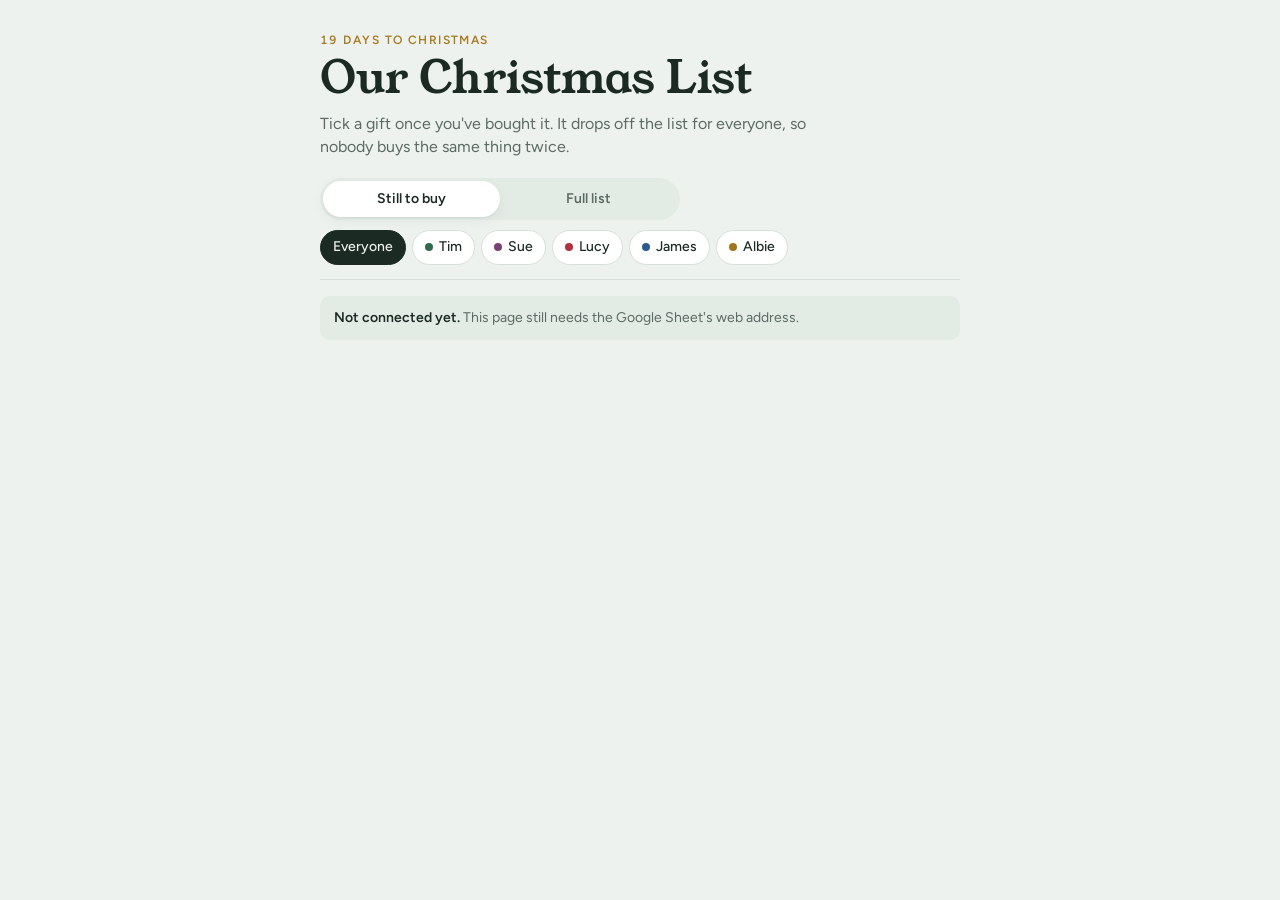
==== index.html @ 34de8c81 "Add Christmas list page and Google Sheet script Co-Authored-By: Claude Opus 5.5 <noreply@anthropic.c" ====
<!doctype html>
<html lang="en-GB">
<head>
<meta charset="utf-8">
<meta name="viewport" content="width=device-width,initial-scale=1,viewport-fit=cover">
<title>Our Christmas List</title>
<meta name="robots" content="noindex">
<meta name="theme-color" content="#eef2ee">
<link rel="icon" href="data:image/svg+xml,%3Csvg xmlns='http://www.w3.org/2000/svg' viewBox='0 0 32 32'%3E%3Crect x='4' y='12' width='24' height='17' rx='2' fill='%23a8233a'/%3E%3Crect x='2' y='8' width='28' height='6' rx='2' fill='%23c43a50'/%3E%3Crect x='14' y='8' width='4' height='21' fill='%23d8ae55'/%3E%3C/svg%3E">
<link rel="preconnect" href="https://fonts.googleapis.com">
<link rel="preconnect" href="https://fonts.gstatic.com" crossorigin>
<link rel="stylesheet" href="https://fonts.googleapis.com/css2?family=Young+Serif&family=Figtree:wght@400;500;600;700&display=swap">
<style>
/* Layout: one narrow column of gift-tag sections, a sticky view switch, inline editing. */
:root {
  --bg: #eef2ee; --surface: #ffffff; --ink: #1b2a23; --muted: #5b6b63; --line: #d6dfd8;
  --accent: #a8233a; --accent-ink: #ffffff; --gold: #a87b22; --soft: #e3ebe5; --done: #2f6b4f;
  --p-tim: #2f6b4f; --p-sue: #7a3f74; --p-lucy: #b0313f; --p-james: #2c5a8c; --p-albie: #a2741b;
  --shadow: 0 1px 2px rgba(27,42,35,.06), 0 4px 14px rgba(27,42,35,.05);
  --font-display: "Young Serif", Georgia, "Times New Roman", serif;
  --font-body: "Figtree", system-ui, -apple-system, "Segoe UI", sans-serif;
  color-scheme: light;
}
@media (prefers-color-scheme: dark) {
  :root {
    --bg: #0f1713; --surface: #16211c; --ink: #e6ede8; --muted: #98aaa1; --line: #2a3832;
    --accent: #e0596d; --accent-ink: #1a0d10; --gold: #d8ae55; --soft: #1d2a24; --done: #6fbf94;
    --p-tim: #6fbf94; --p-sue: #c88cc1; --p-lucy: #ec7a86; --p-james: #7fb0e3; --p-albie: #dcb15a;
    --shadow: 0 1px 2px rgba(0,0,0,.3), 0 4px 14px rgba(0,0,0,.25);
    color-scheme: dark;
  }
}
* { box-sizing: border-box; }
html { -webkit-text-size-adjust: 100%; }
body {
  margin: 0; background: var(--bg); color: var(--ink);
  font-family: var(--font-body); font-size: 16px; line-height: 1.45;
  padding-left: max(16px, env(safe-area-inset-left, 0px));
  padding-right: max(16px, env(safe-area-inset-right, 0px));
  padding-top: env(safe-area-inset-top, 0px);
  padding-bottom: calc(64px + env(safe-area-inset-bottom, 0px));
}
[hidden] { display: none !important; }
.wrap { max-width: 640px; margin: 0 auto; }
button, input, textarea { font: inherit; color: inherit; }
button { cursor: pointer; }
:focus-visible { outline: 2px solid var(--accent); outline-offset: 2px; }

header.top { padding-block: 32px 8px; display: grid; gap: 6px; }
.eyebrow { font-size: 12px; font-weight: 600; letter-spacing: .12em; text-transform: uppercase; color: var(--gold); font-variant-numeric: tabular-nums; }
h1 { font-family: var(--font-display); font-weight: 400; font-size: clamp(32px, 8vw, 44px); line-height: 1.05; margin: 0; text-wrap: balance; }
.lede { margin: 4px 0 0; color: var(--muted); max-width: 52ch; }

.bar { position: sticky; top: env(safe-area-inset-top, 0px); z-index: 5; background: var(--bg); padding-block: 12px; display: grid; gap: 10px; border-bottom: 1px solid var(--line); }
.seg { display: inline-grid; grid-template-columns: 1fr 1fr; background: var(--soft); border-radius: 999px; padding: 3px; width: 100%; max-width: 360px; }
.seg button { border: 0; background: transparent; border-radius: 999px; padding: 8px 12px; font-weight: 600; font-size: 14px; color: var(--muted); }
.seg button[aria-pressed="true"] { background: var(--surface); color: var(--ink); box-shadow: var(--shadow); }
.chips { display: flex; gap: 6px; overflow-x: auto; scrollbar-width: none; padding-bottom: 2px; }
.chips::-webkit-scrollbar { display: none; }
.chip { flex: none; border: 1px solid var(--line); background: var(--surface); border-radius: 999px; padding: 6px 12px; font-size: 14px; font-weight: 500; display: inline-flex; gap: 6px; align-items: center; }
.chip .dot { width: 8px; height: 8px; border-radius: 50%; background: var(--c, var(--muted)); }
.chip[aria-pressed="true"] { border-color: var(--ink); background: var(--ink); color: var(--bg); }
.chip .n { font-variant-numeric: tabular-nums; opacity: .7; font-size: 13px; }

.notice { margin-top: 16px; padding: 12px 14px; border-radius: 10px; background: var(--soft); color: var(--muted); font-size: 14px; }
.notice strong { color: var(--ink); font-weight: 600; }
.notice button { border: 0; background: transparent; color: var(--accent); font-weight: 700; padding: 0 4px; }

main { display: grid; gap: 28px; padding-top: 24px; }
section.person { display: grid; gap: 10px; }
.tag-head { display: flex; align-items: center; gap: 12px; }
.tag { --c: var(--muted); position: relative; display: inline-flex; align-items: center; background: var(--c); color: var(--bg); font-family: var(--font-display); font-weight: 400; font-size: 22px; line-height: 1; margin: 0; padding: 8px 16px 9px 30px; clip-path: polygon(14px 0, 100% 0, 100% 100%, 14px 100%, 0 50%); border-radius: 0 6px 6px 0; }
.tag::before { content: ""; position: absolute; left: 13px; top: 50%; width: 7px; height: 7px; margin-top: -3.5px; border-radius: 50%; background: var(--bg); }
.count { color: var(--muted); font-size: 14px; font-variant-numeric: tabular-nums; }

ul.items { list-style: none; margin: 0; padding: 0; background: var(--surface); border: 1px solid var(--line); border-radius: 12px; overflow: hidden; }
li.item { display: grid; grid-template-columns: auto 1fr auto; gap: 12px; align-items: start; padding: 12px 12px 12px 14px; border-top: 1px solid var(--line); }
li.item:first-child { border-top: 0; }
.tick { width: 26px; height: 26px; margin-top: 1px; border-radius: 7px; border: 2px solid var(--line); background: var(--surface); display: grid; place-items: center; padding: 0; transition: border-color .15s, background .15s; }
.tick:hover { border-color: var(--done); }
.tick svg { width: 14px; height: 14px; stroke: var(--bg); opacity: 0; }
.item.bought .tick { background: var(--done); border-color: var(--done); }
.item.bought .tick svg { opacity: 1; }
.item.saving { opacity: .6; }
.body { min-width: 0; display: grid; gap: 2px; }
.title { font-weight: 600; overflow-wrap: anywhere; }
.item.bought .title { text-decoration: line-through; text-decoration-color: var(--muted); color: var(--muted); }
.note { color: var(--muted); font-size: 14px; overflow-wrap: anywhere; white-space: pre-line; }
.meta { display: flex; flex-wrap: wrap; gap: 4px 12px; align-items: center; font-size: 13px; margin-top: 2px; }
.meta a { color: var(--accent); font-weight: 600; text-decoration: none; overflow-wrap: anywhere; }
.meta a:hover { text-decoration: underline; }
.badge { font-size: 12px; font-weight: 600; color: var(--done); letter-spacing: .02em; }
.more { border: 0; background: transparent; color: var(--muted); padding: 4px 6px; border-radius: 6px; font-size: 13px; font-weight: 600; }
.more:hover { background: var(--soft); color: var(--ink); }
.empty { padding: 16px 14px; color: var(--muted); font-size: 14px; }

.add { justify-self: start; border: 1px dashed var(--line); background: transparent; color: var(--ink); border-radius: 10px; padding: 9px 14px; font-weight: 600; font-size: 14px; display: inline-flex; gap: 8px; align-items: center; }
.add:hover { border-color: var(--c, var(--accent)); color: var(--c, var(--accent)); }
.add .plus { font-size: 18px; line-height: 1; }

form.editor { display: grid; gap: 10px; padding: 14px; background: var(--surface); border: 1px solid var(--line); border-radius: 12px; box-shadow: var(--shadow); }
li.item form.editor { grid-column: 1 / -1; border: 0; box-shadow: none; padding: 0; background: transparent; }
.field { display: grid; gap: 4px; }
.field label { font-size: 12px; font-weight: 600; letter-spacing: .06em; text-transform: uppercase; color: var(--muted); }
.field input, .field textarea { width: 100%; border: 1px solid var(--line); background: var(--bg); border-radius: 8px; padding: 9px 10px; font-size: 16px; }
.field textarea { resize: vertical; min-height: 44px; }
.row { display: flex; flex-wrap: wrap; gap: 8px; align-items: center; }
.btn { border: 0; border-radius: 8px; padding: 9px 16px; font-weight: 600; font-size: 14px; }
.btn.primary { background: var(--accent); color: var(--accent-ink); }
.btn.ghost { background: var(--soft); color: var(--ink); }
.btn.danger { background: transparent; color: var(--accent); padding-inline: 8px; margin-left: auto; }
.confirm { grid-column: 1 / -1; display: flex; flex-wrap: wrap; gap: 8px; align-items: center; font-size: 14px; }
.confirm .btn.danger { margin-left: 0; }

.toast { position: fixed; left: 50%; transform: translateX(-50%); bottom: calc(16px + env(safe-area-inset-bottom, 0px)); background: var(--ink); color: var(--bg); border-radius: 12px; padding: 10px 10px 10px 16px; display: flex; gap: 12px; align-items: center; font-size: 14px; box-shadow: var(--shadow); max-width: calc(100% - 32px); z-index: 20; }
.toast button { border: 0; background: transparent; color: var(--gold); font-weight: 700; padding: 6px 8px; border-radius: 6px; }
.status { padding: 24px 0; color: var(--muted); text-align: center; }
footer { margin-top: 40px; color: var(--muted); font-size: 13px; }
@media (prefers-reduced-motion: reduce) { * { transition: none !important; } }
</style>
</head>
<body>
<div class="wrap">
  <header class="top">
    <div class="eyebrow" id="countdown">Christmas 2026</div>
    <h1>Our Christmas List</h1>
    <p class="lede">Tick a gift once you've bought it. It drops off the list for everyone, so nobody buys the same thing twice.</p>
  </header>

  <div class="bar">
    <div class="seg" role="group" aria-label="Which gifts to show">
      <button id="view-left" aria-pressed="true">Still to buy</button>
      <button id="view-all" aria-pressed="false">Full list</button>
    </div>
    <div class="chips" id="chips" role="group" aria-label="Whose list"></div>
  </div>

  <div id="notices"></div>
  <main id="main"><div class="status">Loading the list…</div></main>
  <footer id="footer"></footer>
</div>
<div id="toast" class="toast" role="status" hidden></div>

<script>
// The Google Sheet's web app address (Apps Script → Deploy → Web app URL).
const API_URL = "";

const PEOPLE = [
  { key: "tim", name: "Tim" }, { key: "sue", name: "Sue" }, { key: "lucy", name: "Lucy" },
  { key: "james", name: "James" }, { key: "albie", name: "Albie" },
];
const S = {
  items: [], loaded: false, error: null, updated: null,
  view: "left", who: "all", busy: new Set(),
  adding: null, editing: null, confirmDel: null,
};
let pendingRender = false;
const $ = (id) => document.getElementById(id);
const esc = (s) => String(s ?? "").replace(/[&<>"']/g, (c) => ({ "&": "&amp;", "<": "&lt;", ">": "&gt;", '"': "&quot;", "'": "&#39;" }[c]));
const safeUrl = (u) => { try { const x = new URL(String(u).trim()); return /^https?:$/.test(x.protocol) ? x.href : ""; } catch { return ""; } };
const hostOf = (u) => { try { return new URL(u).hostname.replace(/^www\./, ""); } catch { return "link"; } };
const keyOf = (name) => String(name || "").trim().toLowerCase();
const nameOf = (key) => (PEOPLE.find(p => p.key === key) || {}).name || key;
const CHECK = '<svg viewBox="0 0 16 16" fill="none" stroke-width="2.4" stroke-linecap="round" stroke-linejoin="round" aria-hidden="true"><path d="M3.5 8.5l3 3 6-7"/></svg>';

try { const v = localStorage.getItem("xmas-view"); if (v === "all" || v === "left") S.view = v; } catch {}
try { const w = localStorage.getItem("xmas-who"); if (w && (w === "all" || PEOPLE.some(p => p.key === w))) S.who = w; } catch {}

(function countdown() {
  const now = new Date(); const xmas = new Date(now.getFullYear(), 11, 25);
  const days = Math.round((xmas - new Date(now.getFullYear(), now.getMonth(), now.getDate())) / 86400000);
  const el = $("countdown");
  if (days > 1) el.textContent = `${days} days to Christmas`;
  else if (days === 1) el.textContent = "Christmas Eve";
  else if (days === 0) el.textContent = "Happy Christmas";
  else el.textContent = `Christmas ${now.getFullYear()}`;
})();

// ---------- Talking to the sheet ----------
async function api(body) {
  const opts = body
    ? { method: "POST", headers: { "Content-Type": "text/plain;charset=utf-8" }, body: JSON.stringify(body) }
    : { method: "GET" };
  const url = body ? API_URL : API_URL + (API_URL.includes("?") ? "&" : "?") + "t=" + Date.now();
  const res = await fetch(url, { ...opts, redirect: "follow", cache: "no-store" });
  if (!res.ok) throw new Error("network");
  const data = await res.json();
  if (data.error) { const e = new Error(data.error); e.server = true; throw e; }
  return data;
}
function accept(data) {
  S.items = (data.items || []).map(it => ({ ...it, key: keyOf(it.person) }));
  S.updated = new Date(); S.loaded = true; S.error = null;
  render();
}
let loading = false;
async function load(quiet) {
  if (!API_URL) { S.error = "setup"; render(); return; }
  if (loading) return; loading = true;
  try { accept(await api()); }
  catch (e) { if (!quiet || !S.loaded) { S.error = "load"; render(); } }
  finally { loading = false; }
}
async function send(body, okMsg, undo) {
  try {
    accept(await api(body));
    if (okMsg) toast(okMsg, undo);
    return true;
  } catch (e) {
    if (e.server && e.message === "changed") { toast("Someone else just changed the list. It's been refreshed, so try again."); load(); }
    else if (e.server) toast(e.message);
    else toast("That didn't save. Check your connection and try again.");
    render();
    return false;
  }
}

// ---------- Rendering ----------
const itemsFor = (key) => S.items.filter(i => i.key === key);
const visible = (list) => S.view === "all" ? list : list.filter(i => !i.bought);

function renderChips() {
  const all = [{ key: "all", name: "Everyone" }, ...PEOPLE];
  $("chips").innerHTML = all.map(p => {
    const n = p.key === "all" ? S.items.filter(i => !i.bought).length : itemsFor(p.key).filter(i => !i.bought).length;
    const dot = p.key === "all" ? "" : `<span class="dot" style="--c:var(--p-${p.key})"></span>`;
    return `<button class="chip" data-who="${p.key}" aria-pressed="${S.who === p.key}">${dot}${esc(p.name)}${S.loaded ? ` <span class="n">${n}</span>` : ""}</button>`;
  }).join("");
  $("view-left").setAttribute("aria-pressed", S.view === "left");
  $("view-all").setAttribute("aria-pressed", S.view === "all");
}
function renderNotices() {
  const out = [];
  if (S.view === "all") out.push(`<div class="notice"><strong>Full list.</strong> This shows everything, including gifts already bought, so it may spoil a surprise.</div>`);
  if (S.error === "setup") out.push(`<div class="notice"><strong>Not connected yet.</strong> This page still needs the Google Sheet's web address.</div>`);
  if (S.error === "load") out.push(`<div class="notice">Can't reach the list right now. Check your connection. <button data-act="retry">Try again</button></div>`);
  $("notices").innerHTML = out.join("");
}
function editorHtml(key, item) {
  const id = item ? "r" + item.row : "new-" + key;
  return `<form class="editor" data-key="${key}" ${item ? `data-row="${item.row}"` : ""}>
    <div class="field"><label for="t-${id}">Gift</label><input id="t-${id}" name="gift" maxlength="140" required value="${esc(item?.gift)}" placeholder="e.g. Waterproof walking jacket"></div>
    <div class="field"><label for="n-${id}">Details</label><textarea id="n-${id}" name="details" maxlength="500" rows="2" placeholder="Size, colour, price or shop">${esc(item?.details)}</textarea></div>
    <div class="field"><label for="l-${id}">Link</label><input id="l-${id}" name="link" type="text" inputmode="url" autocapitalize="off" autocorrect="off" spellcheck="false" maxlength="800" value="${esc(item?.link)}" placeholder="https://"></div>
    <div class="row">
      <button class="btn primary" type="submit">${item ? "Save" : "Add to list"}</button>
      <button class="btn ghost" type="button" data-act="cancel">Cancel</button>
      ${item ? `<button class="btn danger" type="button" data-act="ask-del" data-row="${item.row}">Remove</button>` : ""}
    </div>
  </form>`;
}
function itemHtml(it) {
  if (S.editing === it.row) return `<li class="item">${editorHtml(it.key, it)}</li>`;
  const link = safeUrl(it.link);
  const meta = [];
  if (link) meta.push(`<a href="${esc(link)}" target="_blank" rel="noopener noreferrer">${esc(hostOf(link))} ↗</a>`);
  if (it.bought) meta.push(`<span class="badge">Bought</span>`);
  const label = it.bought ? `Untick ${it.gift}` : `Mark ${it.gift} as bought`;
  return `<li class="item${it.bought ? " bought" : ""}${S.busy.has(it.row) ? " saving" : ""}">
    <button class="tick" data-act="tick" data-row="${it.row}" aria-label="${esc(label)}" aria-pressed="${!!it.bought}">${CHECK}</button>
    <div class="body">
      <div class="title">${esc(it.gift)}</div>
      ${it.details ? `<div class="note">${esc(it.details)}</div>` : ""}
      ${meta.length ? `<div class="meta">${meta.join("")}</div>` : ""}
    </div>
    <button class="more" data-act="edit" data-row="${it.row}" aria-label="Edit ${esc(it.gift)}">Edit</button>
    ${S.confirmDel === it.row ? `<div class="confirm">Remove “${esc(it.gift)}” from the list? <button class="btn danger" data-act="del" data-row="${it.row}">Remove</button><button class="btn ghost" data-act="cancel-del">Keep it</button></div>` : ""}
  </li>`;
}
function sectionHtml(p) {
  const list = itemsFor(p.key), left = list.filter(i => !i.bought).length, shown = visible(list);
  let count = "";
  if (S.loaded) count = list.length === 0 ? "No ideas yet" : left === 0 ? "All bought" : `${left} left${S.view === "all" ? ` of ${list.length}` : ""}`;
  let body = "";
  if (S.loaded) {
    body = shown.length
      ? `<ul class="items">${shown.map(itemHtml).join("")}</ul>`
      : `<ul class="items"><li class="empty">${esc(list.length === 0 ? `Nothing on ${p.name}'s list yet.` : `Everything on ${p.name}'s list has been bought.`)}</li></ul>`;
  }
  const addUi = !S.loaded ? "" : S.adding === p.key ? editorHtml(p.key, null)
    : `<button class="add" data-act="add" data-key="${p.key}" style="--c:var(--p-${p.key})"><span class="plus">+</span> Add to ${esc(p.name)}'s list</button>`;
  return `<section class="person" aria-labelledby="h-${p.key}">
    <div class="tag-head"><h2 class="tag" id="h-${p.key}" style="--c:var(--p-${p.key})">${esc(p.name)}</h2><span class="count">${esc(count)}</span></div>
    ${body}${addUi}
  </section>`;
}
function render() {
  const ae = document.activeElement;
  if (ae && ae.closest && ae.closest("form.editor") && /INPUT|TEXTAREA/.test(ae.tagName)) { pendingRender = true; renderChips(); return; }
  pendingRender = false;
  renderChips(); renderNotices();
  const people = S.who === "all" ? PEOPLE : PEOPLE.filter(p => p.key === S.who);
  $("main").innerHTML = S.loaded ? people.map(sectionHtml).join("")
    : S.error ? "" : `<div class="status">Loading the list…</div>`;
  $("footer").textContent = S.updated ? `Updated ${S.updated.toLocaleTimeString("en-GB", { hour: "2-digit", minute: "2-digit" })}. The list refreshes by itself.` : "";
}

let toastTimer = null;
function toast(text, undo) {
  const t = $("toast");
  t.innerHTML = `<span>${esc(text)}</span>${undo ? `<button id="toast-undo">Undo</button>` : ""}`;
  t.hidden = false;
  if (undo) $("toast-undo").onclick = () => { t.hidden = true; undo(); };
  clearTimeout(toastTimer); toastTimer = setTimeout(() => { t.hidden = true; }, 6000);
}

// ---------- Actions ----------
async function setBought(row, bought) {
  const it = S.items.find(i => i.row === row); if (!it) return;
  const prev = it.bought; it.bought = bought; S.busy.add(row); render();
  const ok = await send({ action: "bought", row, gift: it.gift, bought },
    bought ? `Ticked off “${it.gift}”` : `“${it.gift}” is back on the list`,
    bought ? () => setBought(row, false) : null);
  S.busy.delete(row);
  if (!ok) { const again = S.items.find(i => i.row === row && i.gift === it.gift); if (again) again.bought = prev; }
  render();
}

document.addEventListener("click", async (e) => {
  const b = e.target.closest("button"); if (!b) return;
  if (b.id === "view-left" || b.id === "view-all") {
    S.view = b.id === "view-all" ? "all" : "left";
    try { localStorage.setItem("xmas-view", S.view); } catch {}
    render(); return;
  }
  if (b.dataset.who) {
    S.who = b.dataset.who;
    try { localStorage.setItem("xmas-who", S.who); } catch {}
    render(); window.scrollTo({ top: 0 }); return;
  }
  const act = b.dataset.act; if (!act) return;
  const row = Number(b.dataset.row);
  if (act === "retry") load();
  else if (act === "tick") { if (!S.busy.has(row)) { const it = S.items.find(i => i.row === row); if (it) setBought(row, !it.bought); } }
  else if (act === "add") { S.adding = b.dataset.key; S.editing = S.confirmDel = null; render(); document.querySelector(`form[data-key="${b.dataset.key}"]:not([data-row]) input`)?.focus(); }
  else if (act === "edit") { S.editing = row; S.adding = S.confirmDel = null; render(); document.querySelector(`form[data-row="${row}"] input`)?.focus(); }
  else if (act === "cancel") { S.adding = S.editing = null; document.activeElement?.blur(); render(); }
  else if (act === "ask-del") { S.editing = null; S.confirmDel = row; document.activeElement?.blur(); render(); }
  else if (act === "cancel-del") { S.confirmDel = null; render(); }
  else if (act === "del") {
    const it = S.items.find(i => i.row === row); S.confirmDel = null; if (!it) return;
    S.busy.add(row); render();
    const copy = { action: "add", person: it.person, gift: it.gift, details: it.details, link: it.link, bought: it.bought };
    await send({ action: "remove", row, gift: it.gift }, `Removed “${it.gift}”`, () => send(copy, `“${it.gift}” is back`));
    S.busy.delete(row); render();
  }
});

document.addEventListener("submit", async (e) => {
  const f = e.target.closest("form.editor"); if (!f) return;
  e.preventDefault();
  const gift = f.gift.value.trim(); if (!gift) { f.gift.focus(); return; }
  const details = f.details.value.trim();
  let link = f.link.value.trim();
  if (link && !/^https?:\/\//i.test(link)) link = "https://" + link;
  link = link ? safeUrl(link) : "";
  const key = f.dataset.key, row = Number(f.dataset.row);
  f.querySelectorAll("button").forEach(x => x.disabled = true);
  document.activeElement?.blur();
  if (row) {
    const it = S.items.find(i => i.row === row);
    if (await send({ action: "edit", row, original: it ? it.gift : "", gift, details, link }, "Saved")) S.editing = null;
  } else {
    if (await send({ action: "add", person: nameOf(key), gift, details, link }, `Added to ${nameOf(key)}'s list`)) S.adding = null;
  }
  render();
});
document.addEventListener("focusout", () => setTimeout(() => {
  const ae = document.activeElement;
  if (!(ae && ae.closest && ae.closest("form.editor")) && pendingRender) render();
}, 0));

// Keep the list fresh while it's open.
setInterval(() => { if (!document.hidden && !S.adding && !S.editing && !S.busy.size) load(true); }, 30000);
document.addEventListener("visibilitychange", () => { if (!document.hidden) load(true); });

render();
load();
</script>
</body>
</html>
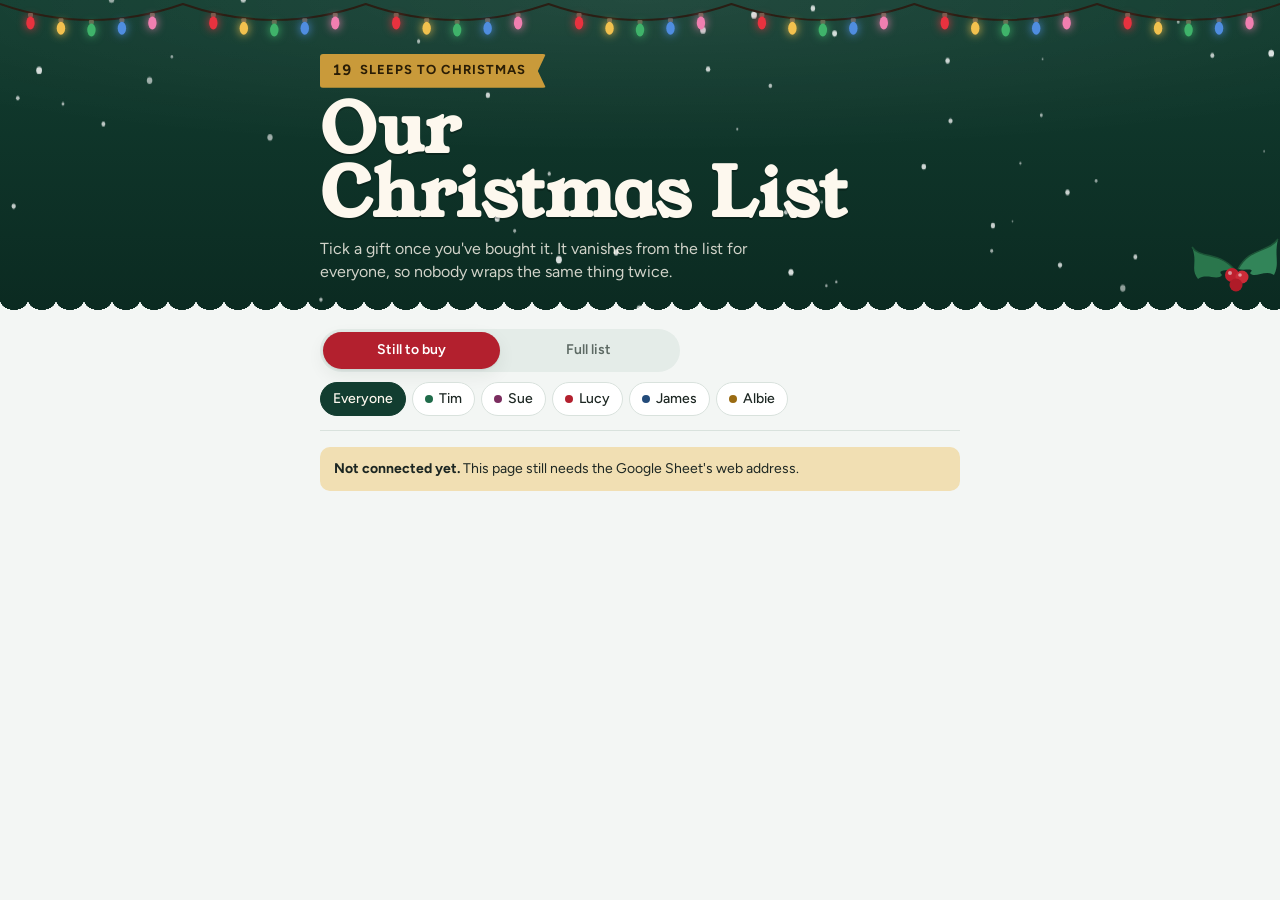
==== commit d6b34cf8: "Give the list a Christmas theme: fairy lights, snow, gift tags and ribbon Co-Authored-By: Claude Opu" ====
--- a/index.html
+++ b/index.html
@@ -5,80 +5,109 @@
 <meta name="viewport" content="width=device-width,initial-scale=1,viewport-fit=cover">
 <title>Our Christmas List</title>
 <meta name="robots" content="noindex">
-<meta name="theme-color" content="#eef2ee">
-<link rel="icon" href="data:image/svg+xml,%3Csvg xmlns='http://www.w3.org/2000/svg' viewBox='0 0 32 32'%3E%3Crect x='4' y='12' width='24' height='17' rx='2' fill='%23a8233a'/%3E%3Crect x='2' y='8' width='28' height='6' rx='2' fill='%23c43a50'/%3E%3Crect x='14' y='8' width='4' height='21' fill='%23d8ae55'/%3E%3C/svg%3E">
+<meta name="theme-color" content="#123d30">
+<link rel="icon" href="data:image/svg+xml,%3Csvg xmlns='http://www.w3.org/2000/svg' viewBox='0 0 32 32'%3E%3Crect x='4' y='12' width='24' height='17' rx='2' fill='%23b3202e'/%3E%3Crect x='2' y='8' width='28' height='6' rx='2' fill='%23d2343f'/%3E%3Crect x='14' y='8' width='4' height='21' fill='%23e3b453'/%3E%3C/svg%3E">
 <link rel="preconnect" href="https://fonts.googleapis.com">
 <link rel="preconnect" href="https://fonts.gstatic.com" crossorigin>
-<link rel="stylesheet" href="https://fonts.googleapis.com/css2?family=Young+Serif&family=Figtree:wght@400;500;600;700&display=swap">
+<link rel="stylesheet" href="https://fonts.googleapis.com/css2?family=Mountains+of+Christmas:wght@700&family=Young+Serif&family=Figtree:wght@400;500;600;700&display=swap">
 <style>
-/* Layout: one narrow column of gift-tag sections, a sticky view switch, inline editing. */
+/* Layout: a pine-green header band under a string of fairy lights with falling snow,
+   then one column of gift-tag sections on a frosty page, each list wrapped in a ribbon. */
 :root {
-  --bg: #eef2ee; --surface: #ffffff; --ink: #1b2a23; --muted: #5b6b63; --line: #d6dfd8;
-  --accent: #a8233a; --accent-ink: #ffffff; --gold: #a87b22; --soft: #e3ebe5; --done: #2f6b4f;
-  --p-tim: #2f6b4f; --p-sue: #7a3f74; --p-lucy: #b0313f; --p-james: #2c5a8c; --p-albie: #a2741b;
-  --shadow: 0 1px 2px rgba(27,42,35,.06), 0 4px 14px rgba(27,42,35,.05);
+  --pine: #123d30; --pine-deep: #0b2a21; --snow: #f3f6f4; --frost: #e4ece8;
+  --surface: #ffffff; --ink: #1c2622; --muted: #5d6a64; --line: #d9e2dd;
+  --berry: #b3202e; --berry-ink: #ffffff; --gold: #c99a3a; --gold-soft: #f1dfb3;
+  --done: #2c7451; --kraft: #e7d3b0; --kraft-ink: #4a3722;
+  --chip-on: #123d30; --chip-on-ink: #fdf8ee;
+  --p-tim: #1f6b4a; --p-sue: #7b2d5f; --p-lucy: #b3202e; --p-james: #234b7a; --p-albie: #9a6b12;
+  --shadow: 0 1px 2px rgba(11,42,33,.08), 0 6px 18px rgba(11,42,33,.07);
+  --font-festive: "Mountains of Christmas", "Young Serif", Georgia, serif;
   --font-display: "Young Serif", Georgia, "Times New Roman", serif;
   --font-body: "Figtree", system-ui, -apple-system, "Segoe UI", sans-serif;
   color-scheme: light;
 }
 @media (prefers-color-scheme: dark) {
   :root {
-    --bg: #0f1713; --surface: #16211c; --ink: #e6ede8; --muted: #98aaa1; --line: #2a3832;
-    --accent: #e0596d; --accent-ink: #1a0d10; --gold: #d8ae55; --soft: #1d2a24; --done: #6fbf94;
-    --p-tim: #6fbf94; --p-sue: #c88cc1; --p-lucy: #ec7a86; --p-james: #7fb0e3; --p-albie: #dcb15a;
-    --shadow: 0 1px 2px rgba(0,0,0,.3), 0 4px 14px rgba(0,0,0,.25);
+    --pine: #0f3328; --pine-deep: #081d17; --snow: #0c1714; --frost: #15241f;
+    --surface: #13211c; --ink: #eaf0ec; --muted: #9db0a7; --line: #26382f;
+    --berry: #e2525d; --berry-ink: #1a0a0c; --gold: #e3b453; --gold-soft: #3a2f17;
+    --done: #6cc596; --kraft: #c9ae84; --kraft-ink: #2f2214;
+    --chip-on: #e3b453; --chip-on-ink: #241a06;
+    --p-tim: #5cbf8c; --p-sue: #cf86b6; --p-lucy: #ee7a83; --p-james: #86ade0; --p-albie: #e1b45a;
+    --shadow: 0 1px 2px rgba(0,0,0,.35), 0 6px 18px rgba(0,0,0,.3);
     color-scheme: dark;
   }
 }
 * { box-sizing: border-box; }
 html { -webkit-text-size-adjust: 100%; }
-body {
-  margin: 0; background: var(--bg); color: var(--ink);
-  font-family: var(--font-body); font-size: 16px; line-height: 1.45;
-  padding-left: max(16px, env(safe-area-inset-left, 0px));
-  padding-right: max(16px, env(safe-area-inset-right, 0px));
-  padding-top: env(safe-area-inset-top, 0px);
-  padding-bottom: calc(64px + env(safe-area-inset-bottom, 0px));
-}
+body { margin: 0; background: var(--snow); color: var(--ink); font-family: var(--font-body); font-size: 16px; line-height: 1.45; padding-bottom: calc(64px + env(safe-area-inset-bottom, 0px)); }
 [hidden] { display: none !important; }
+.gutter { padding-left: max(16px, env(safe-area-inset-left, 0px)); padding-right: max(16px, env(safe-area-inset-right, 0px)); }
 .wrap { max-width: 640px; margin: 0 auto; }
 button, input, textarea { font: inherit; color: inherit; }
 button { cursor: pointer; }
-:focus-visible { outline: 2px solid var(--accent); outline-offset: 2px; }
-
-header.top { padding-block: 32px 8px; display: grid; gap: 6px; }
-.eyebrow { font-size: 12px; font-weight: 600; letter-spacing: .12em; text-transform: uppercase; color: var(--gold); font-variant-numeric: tabular-nums; }
-h1 { font-family: var(--font-display); font-weight: 400; font-size: clamp(32px, 8vw, 44px); line-height: 1.05; margin: 0; text-wrap: balance; }
-.lede { margin: 4px 0 0; color: var(--muted); max-width: 52ch; }
-
-.bar { position: sticky; top: env(safe-area-inset-top, 0px); z-index: 5; background: var(--bg); padding-block: 12px; display: grid; gap: 10px; border-bottom: 1px solid var(--line); }
-.seg { display: inline-grid; grid-template-columns: 1fr 1fr; background: var(--soft); border-radius: 999px; padding: 3px; width: 100%; max-width: 360px; }
+:focus-visible { outline: 2px solid var(--gold); outline-offset: 2px; }
+
+/* ---------- Header band ---------- */
+.band { position: relative; overflow: hidden; color: #fdf8ee; padding-top: env(safe-area-inset-top, 0px);
+  background:
+    radial-gradient(120% 80% at 50% 0%, rgba(255,255,255,.07), transparent 60%),
+    linear-gradient(180deg, var(--pine) 0%, var(--pine-deep) 100%); }
+#snow { position: absolute; inset: 0; width: 100%; height: 100%; pointer-events: none; }
+#lights { display: block; width: 100%; height: 46px; position: relative; }
+#lights .wire { fill: none; stroke: #2a1e14; stroke-width: 2; }
+#lights .cap { fill: #6b6150; }
+#lights .bulb { animation: twinkle 2.6s ease-in-out infinite; }
+@keyframes twinkle { 0%, 100% { opacity: 1; } 50% { opacity: .45; } }
+.band header { position: relative; padding-block: 8px 34px; display: grid; gap: 10px; justify-items: start; }
+.sleeps { display: inline-flex; align-items: center; gap: 8px; background: var(--gold); color: #2a1d06; font-weight: 700; font-size: 13px; letter-spacing: .08em; text-transform: uppercase; padding: 6px 14px 6px 12px; border-radius: 3px; font-variant-numeric: tabular-nums; clip-path: polygon(0 0, 100% 0, calc(100% - 8px) 50%, 100% 100%, 0 100%); padding-right: 20px; }
+.sleeps b { font-size: 15px; }
+h1 { font-family: var(--font-festive); font-weight: 700; font-size: clamp(44px, 12vw, 68px); line-height: .95; margin: 0; letter-spacing: .01em; text-wrap: balance; text-shadow: 0 2px 0 rgba(0,0,0,.25); }
+.lede { margin: 0; color: rgba(253,248,238,.82); max-width: min(50ch, calc(100% - 84px)); }
+.holly { position: absolute; right: 0; bottom: 18px; width: 92px; height: 70px; opacity: .95; }
+@media (max-width: 480px) { .holly { width: 64px; height: 50px; bottom: 26px; } }
+.band::after { content: ""; position: absolute; left: 0; right: 0; bottom: -1px; height: 18px; background: var(--snow);
+  -webkit-mask: radial-gradient(14px 10px at 14px 0, transparent 98%, #000) repeat-x 0 0 / 28px 18px;
+          mask: radial-gradient(14px 10px at 14px 0, transparent 98%, #000) repeat-x 0 0 / 28px 18px; }
+
+/* ---------- Sticky controls ---------- */
+.bar { position: sticky; top: 0; z-index: 5; background: var(--snow); padding-top: env(safe-area-inset-top, 0px); }
+.bar .wrap { padding-block: 12px; display: grid; gap: 10px; border-bottom: 1px solid var(--line); }
+.seg { display: inline-grid; grid-template-columns: 1fr 1fr; background: var(--frost); border-radius: 999px; padding: 3px; width: 100%; max-width: 360px; }
 .seg button { border: 0; background: transparent; border-radius: 999px; padding: 8px 12px; font-weight: 600; font-size: 14px; color: var(--muted); }
-.seg button[aria-pressed="true"] { background: var(--surface); color: var(--ink); box-shadow: var(--shadow); }
+.seg button[aria-pressed="true"] { background: var(--berry); color: var(--berry-ink); box-shadow: var(--shadow); }
 .chips { display: flex; gap: 6px; overflow-x: auto; scrollbar-width: none; padding-bottom: 2px; }
 .chips::-webkit-scrollbar { display: none; }
 .chip { flex: none; border: 1px solid var(--line); background: var(--surface); border-radius: 999px; padding: 6px 12px; font-size: 14px; font-weight: 500; display: inline-flex; gap: 6px; align-items: center; }
-.chip .dot { width: 8px; height: 8px; border-radius: 50%; background: var(--c, var(--muted)); }
-.chip[aria-pressed="true"] { border-color: var(--ink); background: var(--ink); color: var(--bg); }
+.chip .dot { width: 8px; height: 8px; border-radius: 50%; background: var(--c, var(--gold)); }
+.chip[aria-pressed="true"] { border-color: var(--chip-on); background: var(--chip-on); color: var(--chip-on-ink); }
 .chip .n { font-variant-numeric: tabular-nums; opacity: .7; font-size: 13px; }
 
-.notice { margin-top: 16px; padding: 12px 14px; border-radius: 10px; background: var(--soft); color: var(--muted); font-size: 14px; }
-.notice strong { color: var(--ink); font-weight: 600; }
-.notice button { border: 0; background: transparent; color: var(--accent); font-weight: 700; padding: 0 4px; }
-
-main { display: grid; gap: 28px; padding-top: 24px; }
-section.person { display: grid; gap: 10px; }
-.tag-head { display: flex; align-items: center; gap: 12px; }
-.tag { --c: var(--muted); position: relative; display: inline-flex; align-items: center; background: var(--c); color: var(--bg); font-family: var(--font-display); font-weight: 400; font-size: 22px; line-height: 1; margin: 0; padding: 8px 16px 9px 30px; clip-path: polygon(14px 0, 100% 0, 100% 100%, 14px 100%, 0 50%); border-radius: 0 6px 6px 0; }
-.tag::before { content: ""; position: absolute; left: 13px; top: 50%; width: 7px; height: 7px; margin-top: -3.5px; border-radius: 50%; background: var(--bg); }
-.count { color: var(--muted); font-size: 14px; font-variant-numeric: tabular-nums; }
-
-ul.items { list-style: none; margin: 0; padding: 0; background: var(--surface); border: 1px solid var(--line); border-radius: 12px; overflow: hidden; }
-li.item { display: grid; grid-template-columns: auto 1fr auto; gap: 12px; align-items: start; padding: 12px 12px 12px 14px; border-top: 1px solid var(--line); }
+.notice { margin-top: 16px; padding: 12px 14px; border-radius: 10px; background: var(--gold-soft); color: var(--ink); font-size: 14px; }
+.notice strong { font-weight: 700; }
+.notice button { border: 0; background: transparent; color: var(--berry); font-weight: 700; padding: 0 4px; }
+
+/* ---------- Sections ---------- */
+main { display: grid; gap: 34px; padding-top: 26px; }
+section.person { display: grid; gap: 12px; }
+.tag-head { display: flex; align-items: center; gap: 0; }
+.string { width: 26px; height: 2px; background: repeating-linear-gradient(90deg, var(--kraft-ink) 0 3px, transparent 3px 5px); opacity: .5; flex: none; }
+.tag { position: relative; display: inline-flex; align-items: center; gap: 10px; margin: 0; background: var(--kraft); color: var(--kraft-ink);
+  font-family: var(--font-display); font-weight: 400; font-size: 21px; line-height: 1; padding: 9px 18px 10px 32px;
+  clip-path: polygon(16px 0, 100% 0, 100% 100%, 16px 100%, 0 50%); border-radius: 0 6px 6px 0; box-shadow: inset 0 0 0 1px rgba(74,55,34,.12); }
+.tag::before { content: ""; position: absolute; left: 13px; top: 50%; width: 8px; height: 8px; margin-top: -4px; border-radius: 50%; background: var(--snow); box-shadow: inset 0 0 0 1.5px rgba(74,55,34,.35); }
+.tag .swatch { width: 10px; height: 10px; border-radius: 50%; background: var(--c); }
+.count { margin-left: 12px; color: var(--muted); font-size: 14px; font-variant-numeric: tabular-nums; }
+
+.parcel { position: relative; background: var(--surface); border: 1px solid var(--line); border-radius: 12px; box-shadow: var(--shadow); overflow: hidden; }
+.parcel::before { content: ""; display: block; height: 6px; background: repeating-linear-gradient(-45deg, var(--berry) 0 8px, var(--surface) 8px 16px); opacity: .9; }
+ul.items { list-style: none; margin: 0; padding: 0; }
+li.item { display: grid; grid-template-columns: auto 1fr auto; gap: 12px; align-items: start; padding: 13px 12px 13px 14px; border-top: 1px solid var(--line); }
 li.item:first-child { border-top: 0; }
-.tick { width: 26px; height: 26px; margin-top: 1px; border-radius: 7px; border: 2px solid var(--line); background: var(--surface); display: grid; place-items: center; padding: 0; transition: border-color .15s, background .15s; }
+.tick { width: 28px; height: 28px; margin-top: 0; border-radius: 8px; border: 2px solid var(--line); background: var(--surface); display: grid; place-items: center; padding: 0; transition: border-color .15s, background .15s, transform .15s; }
 .tick:hover { border-color: var(--done); }
-.tick svg { width: 14px; height: 14px; stroke: var(--bg); opacity: 0; }
+.tick:active { transform: scale(.92); }
+.tick svg { width: 15px; height: 15px; stroke: #fff; opacity: 0; }
 .item.bought .tick { background: var(--done); border-color: var(--done); }
 .item.bought .tick svg { opacity: 1; }
 .item.saving { opacity: .6; }
@@ -87,57 +116,80 @@
 .item.bought .title { text-decoration: line-through; text-decoration-color: var(--muted); color: var(--muted); }
 .note { color: var(--muted); font-size: 14px; overflow-wrap: anywhere; white-space: pre-line; }
 .meta { display: flex; flex-wrap: wrap; gap: 4px 12px; align-items: center; font-size: 13px; margin-top: 2px; }
-.meta a { color: var(--accent); font-weight: 600; text-decoration: none; overflow-wrap: anywhere; }
+.meta a { color: var(--berry); font-weight: 600; text-decoration: none; overflow-wrap: anywhere; }
 .meta a:hover { text-decoration: underline; }
-.badge { font-size: 12px; font-weight: 600; color: var(--done); letter-spacing: .02em; }
+.badge { font-size: 12px; font-weight: 700; color: var(--done); letter-spacing: .02em; }
 .more { border: 0; background: transparent; color: var(--muted); padding: 4px 6px; border-radius: 6px; font-size: 13px; font-weight: 600; }
-.more:hover { background: var(--soft); color: var(--ink); }
-.empty { padding: 16px 14px; color: var(--muted); font-size: 14px; }
-
-.add { justify-self: start; border: 1px dashed var(--line); background: transparent; color: var(--ink); border-radius: 10px; padding: 9px 14px; font-weight: 600; font-size: 14px; display: inline-flex; gap: 8px; align-items: center; }
-.add:hover { border-color: var(--c, var(--accent)); color: var(--c, var(--accent)); }
+.more:hover { background: var(--frost); color: var(--ink); }
+.empty { padding: 18px 14px; color: var(--muted); font-size: 14px; display: flex; gap: 10px; align-items: center; }
+.empty svg { width: 22px; height: 22px; flex: none; }
+
+.add { justify-self: start; border: 1.5px dashed var(--line); background: transparent; color: var(--ink); border-radius: 10px; padding: 9px 14px; font-weight: 600; font-size: 14px; display: inline-flex; gap: 8px; align-items: center; }
+.add:hover { border-color: var(--c, var(--berry)); color: var(--c, var(--berry)); }
 .add .plus { font-size: 18px; line-height: 1; }
 
 form.editor { display: grid; gap: 10px; padding: 14px; background: var(--surface); border: 1px solid var(--line); border-radius: 12px; box-shadow: var(--shadow); }
 li.item form.editor { grid-column: 1 / -1; border: 0; box-shadow: none; padding: 0; background: transparent; }
 .field { display: grid; gap: 4px; }
 .field label { font-size: 12px; font-weight: 600; letter-spacing: .06em; text-transform: uppercase; color: var(--muted); }
-.field input, .field textarea { width: 100%; border: 1px solid var(--line); background: var(--bg); border-radius: 8px; padding: 9px 10px; font-size: 16px; }
+.field input, .field textarea { width: 100%; border: 1px solid var(--line); background: var(--snow); border-radius: 8px; padding: 9px 10px; font-size: 16px; }
 .field textarea { resize: vertical; min-height: 44px; }
 .row { display: flex; flex-wrap: wrap; gap: 8px; align-items: center; }
 .btn { border: 0; border-radius: 8px; padding: 9px 16px; font-weight: 600; font-size: 14px; }
-.btn.primary { background: var(--accent); color: var(--accent-ink); }
-.btn.ghost { background: var(--soft); color: var(--ink); }
-.btn.danger { background: transparent; color: var(--accent); padding-inline: 8px; margin-left: auto; }
+.btn.primary { background: var(--berry); color: var(--berry-ink); }
+.btn.ghost { background: var(--frost); color: var(--ink); }
+.btn.danger { background: transparent; color: var(--berry); padding-inline: 8px; margin-left: auto; }
 .confirm { grid-column: 1 / -1; display: flex; flex-wrap: wrap; gap: 8px; align-items: center; font-size: 14px; }
 .confirm .btn.danger { margin-left: 0; }
 
-.toast { position: fixed; left: 50%; transform: translateX(-50%); bottom: calc(16px + env(safe-area-inset-bottom, 0px)); background: var(--ink); color: var(--bg); border-radius: 12px; padding: 10px 10px 10px 16px; display: flex; gap: 12px; align-items: center; font-size: 14px; box-shadow: var(--shadow); max-width: calc(100% - 32px); z-index: 20; }
+.toast { position: fixed; left: 50%; transform: translateX(-50%); bottom: calc(16px + env(safe-area-inset-bottom, 0px)); background: var(--pine); color: #fdf8ee; border-radius: 12px; padding: 10px 10px 10px 14px; display: flex; gap: 10px; align-items: center; font-size: 14px; box-shadow: var(--shadow); max-width: calc(100% - 32px); z-index: 20; }
+.toast svg { width: 18px; height: 18px; flex: none; }
 .toast button { border: 0; background: transparent; color: var(--gold); font-weight: 700; padding: 6px 8px; border-radius: 6px; }
 .status { padding: 24px 0; color: var(--muted); text-align: center; }
-footer { margin-top: 40px; color: var(--muted); font-size: 13px; }
-@media (prefers-reduced-motion: reduce) { * { transition: none !important; } }
+footer { margin-top: 44px; color: var(--muted); font-size: 13px; display: flex; gap: 8px; align-items: center; }
+footer svg { width: 20px; height: 20px; flex: none; }
+@media (prefers-reduced-motion: reduce) { * { transition: none !important; animation: none !important; } }
 </style>
 </head>
 <body>
-<div class="wrap">
-  <header class="top">
-    <div class="eyebrow" id="countdown">Christmas 2026</div>
-    <h1>Our Christmas List</h1>
-    <p class="lede">Tick a gift once you've bought it. It drops off the list for everyone, so nobody buys the same thing twice.</p>
-  </header>
-
-  <div class="bar">
+<div class="band">
+  <canvas id="snow" aria-hidden="true"></canvas>
+  <svg id="lights" aria-hidden="true"></svg>
+  <div class="gutter">
+    <div class="wrap">
+      <header>
+        <div class="sleeps" id="countdown">Christmas 2026</div>
+        <h1>Our Christmas List</h1>
+        <p class="lede">Tick a gift once you've bought it. It vanishes from the list for everyone, so nobody wraps the same thing twice.</p>
+      </header>
+    </div>
+  </div>
+  <svg class="holly" viewBox="0 0 92 70" aria-hidden="true">
+    <path d="M46 40 C30 22 12 30 4 18 C10 34 2 40 10 50 C18 44 30 52 34 46 C28 40 40 42 46 40Z" fill="#2c7a4f"/>
+    <path d="M46 40 C30 22 12 30 4 18" fill="none" stroke="#1d5638" stroke-width="1.5"/>
+    <path d="M50 40 C62 18 80 24 90 10 C86 28 92 34 86 46 C78 40 66 50 62 44 C68 38 56 42 50 40Z" fill="#358a5c"/>
+    <path d="M50 40 C62 18 80 24 90 10" fill="none" stroke="#1d5638" stroke-width="1.5"/>
+    <circle cx="44" cy="46" r="7" fill="#c8202f"/><circle cx="54" cy="48" r="6.5" fill="#d62c3a"/><circle cx="48" cy="56" r="6.5" fill="#b81b29"/>
+    <circle cx="42" cy="44" r="2" fill="#fff" opacity=".55"/><circle cx="52" cy="46" r="1.8" fill="#fff" opacity=".55"/>
+  </svg>
+</div>
+
+<div class="bar gutter">
+  <div class="wrap">
     <div class="seg" role="group" aria-label="Which gifts to show">
       <button id="view-left" aria-pressed="true">Still to buy</button>
       <button id="view-all" aria-pressed="false">Full list</button>
     </div>
     <div class="chips" id="chips" role="group" aria-label="Whose list"></div>
   </div>
-
-  <div id="notices"></div>
-  <main id="main"><div class="status">Loading the list…</div></main>
-  <footer id="footer"></footer>
+</div>
+
+<div class="gutter">
+  <div class="wrap">
+    <div id="notices"></div>
+    <main id="main"><div class="status">Loading the list…</div></main>
+    <footer id="footer"></footer>
+  </div>
 </div>
 <div id="toast" class="toast" role="status" hidden></div>
 
@@ -162,6 +214,8 @@
 const keyOf = (name) => String(name || "").trim().toLowerCase();
 const nameOf = (key) => (PEOPLE.find(p => p.key === key) || {}).name || key;
 const CHECK = '<svg viewBox="0 0 16 16" fill="none" stroke-width="2.4" stroke-linecap="round" stroke-linejoin="round" aria-hidden="true"><path d="M3.5 8.5l3 3 6-7"/></svg>';
+const GIFT = '<svg viewBox="0 0 24 24" aria-hidden="true"><rect x="3" y="10" width="18" height="11" rx="1.5" fill="var(--berry)"/><rect x="2" y="7" width="20" height="4" rx="1" fill="var(--berry)" opacity=".85"/><rect x="11" y="7" width="2.4" height="14" fill="var(--gold)"/><path d="M12 7c-2-4-6-4-6-1.5S10 7 12 7zm0 0c2-4 6-4 6-1.5S14 7 12 7z" fill="none" stroke="var(--gold)" stroke-width="1.6"/></svg>';
+const STAR = '<svg viewBox="0 0 24 24" aria-hidden="true"><path d="M12 2.5l2.7 6 6.5.6-4.9 4.3 1.5 6.4L12 16.5 6.2 19.8l1.5-6.4L2.8 9.1l6.5-.6z" fill="var(--gold)"/></svg>';
 
 try { const v = localStorage.getItem("xmas-view"); if (v === "all" || v === "left") S.view = v; } catch {}
 try { const w = localStorage.getItem("xmas-who"); if (w && (w === "all" || PEOPLE.some(p => p.key === w))) S.who = w; } catch {}
@@ -170,10 +224,59 @@
   const now = new Date(); const xmas = new Date(now.getFullYear(), 11, 25);
   const days = Math.round((xmas - new Date(now.getFullYear(), now.getMonth(), now.getDate())) / 86400000);
   const el = $("countdown");
-  if (days > 1) el.textContent = `${days} days to Christmas`;
-  else if (days === 1) el.textContent = "Christmas Eve";
-  else if (days === 0) el.textContent = "Happy Christmas";
+  if (days > 1) el.innerHTML = `<b>${days}</b> sleeps to Christmas`;
+  else if (days === 1) el.textContent = "One more sleep!";
+  else if (days === 0) el.textContent = "Happy Christmas!";
   else el.textContent = `Christmas ${now.getFullYear()}`;
+})();
+
+// ---------- Fairy lights ----------
+const reduceMotion = window.matchMedia && matchMedia("(prefers-reduced-motion: reduce)").matches;
+function drawLights() {
+  const svg = $("lights"); const w = svg.clientWidth || window.innerWidth; const h = 46;
+  svg.setAttribute("viewBox", `0 0 ${w} ${h}`);
+  const swags = Math.max(3, Math.round(w / 180)), seg = w / swags, sag = 16;
+  let d = `M0 4`;
+  for (let i = 0; i < swags; i++) d += ` Q${seg * i + seg / 2} ${4 + sag * 2} ${seg * (i + 1)} 4`;
+  const colours = ["#e8323f", "#f2c14e", "#3fb36a", "#4f8de0", "#f07fb0"];
+  const per = 5; let out = `<path class="wire" d="${d}"/>`; let n = 0;
+  for (let i = 0; i < swags; i++) {
+    for (let k = 1; k <= per; k++) {
+      const t = k / (per + 1), x0 = seg * i, x = x0 + seg * t;
+      const y = (1 - t) * (1 - t) * 4 + 2 * (1 - t) * t * (4 + sag * 2) + t * t * 4;
+      const c = colours[n % colours.length];
+      out += `<rect class="cap" x="${x - 2.5}" y="${y}" width="5" height="4" rx="1"/>`
+           + `<ellipse class="bulb" cx="${x}" cy="${y + 10}" rx="4.2" ry="6.5" fill="${c}" style="filter:drop-shadow(0 0 5px ${c});animation-delay:${((n * 0.37) % 2.6).toFixed(2)}s"/>`;
+      n++;
+    }
+  }
+  svg.innerHTML = out;
+}
+drawLights();
+window.addEventListener("resize", drawLights);
+
+// ---------- Snow ----------
+(function snow() {
+  const cv = $("snow"); const ctx = cv.getContext && cv.getContext("2d"); if (!ctx) return;
+  let W = 0, H = 0, flakes = [];
+  const size = () => {
+    const dpr = Math.min(window.devicePixelRatio || 1, 2);
+    W = cv.clientWidth; H = cv.clientHeight; cv.width = W * dpr; cv.height = H * dpr; ctx.setTransform(dpr, 0, 0, dpr, 0, 0);
+    const count = Math.round(Math.min(90, W * H / 6000));
+    flakes = Array.from({ length: count }, () => ({ x: Math.random() * W, y: Math.random() * H, r: 0.8 + Math.random() * 2.2, s: 0.3 + Math.random() * 0.8, d: Math.random() * Math.PI * 2 }));
+  };
+  const draw = () => {
+    ctx.clearRect(0, 0, W, H); ctx.fillStyle = "rgba(255,255,255,.85)";
+    for (const f of flakes) { ctx.globalAlpha = 0.35 + f.r / 4; ctx.beginPath(); ctx.arc(f.x, f.y, f.r, 0, Math.PI * 2); ctx.fill(); }
+    ctx.globalAlpha = 1;
+  };
+  const step = () => {
+    for (const f of flakes) { f.y += f.s; f.d += 0.01; f.x += Math.sin(f.d) * 0.3; if (f.y > H + 4) { f.y = -4; f.x = Math.random() * W; } }
+    draw(); if (!document.hidden) requestAnimationFrame(step);
+  };
+  size(); draw();
+  window.addEventListener("resize", () => { size(); draw(); });
+  if (!reduceMotion) { requestAnimationFrame(step); document.addEventListener("visibilitychange", () => { if (!document.hidden) requestAnimationFrame(step); }); }
 })();
 
 // ---------- Talking to the sheet ----------
@@ -231,7 +334,7 @@
 }
 function renderNotices() {
   const out = [];
-  if (S.view === "all") out.push(`<div class="notice"><strong>Full list.</strong> This shows everything, including gifts already bought, so it may spoil a surprise.</div>`);
+  if (S.view === "all") out.push(`<div class="notice"><strong>No peeking!</strong> The full list shows gifts that have already been bought, so it may spoil a surprise.</div>`);
   if (S.error === "setup") out.push(`<div class="notice"><strong>Not connected yet.</strong> This page still needs the Google Sheet's web address.</div>`);
   if (S.error === "load") out.push(`<div class="notice">Can't reach the list right now. Check your connection. <button data-act="retry">Try again</button></div>`);
   $("notices").innerHTML = out.join("");
@@ -239,7 +342,7 @@
 function editorHtml(key, item) {
   const id = item ? "r" + item.row : "new-" + key;
   return `<form class="editor" data-key="${key}" ${item ? `data-row="${item.row}"` : ""}>
-    <div class="field"><label for="t-${id}">Gift</label><input id="t-${id}" name="gift" maxlength="140" required value="${esc(item?.gift)}" placeholder="e.g. Waterproof walking jacket"></div>
+    <div class="field"><label for="t-${id}">Gift</label><input id="t-${id}" name="gift" maxlength="140" required value="${esc(item?.gift)}" placeholder="e.g. Fluffy slippers"></div>
     <div class="field"><label for="n-${id}">Details</label><textarea id="n-${id}" name="details" maxlength="500" rows="2" placeholder="Size, colour, price or shop">${esc(item?.details)}</textarea></div>
     <div class="field"><label for="l-${id}">Link</label><input id="l-${id}" name="link" type="text" inputmode="url" autocapitalize="off" autocorrect="off" spellcheck="false" maxlength="800" value="${esc(item?.link)}" placeholder="https://"></div>
     <div class="row">
@@ -254,7 +357,7 @@
   const link = safeUrl(it.link);
   const meta = [];
   if (link) meta.push(`<a href="${esc(link)}" target="_blank" rel="noopener noreferrer">${esc(hostOf(link))} ↗</a>`);
-  if (it.bought) meta.push(`<span class="badge">Bought</span>`);
+  if (it.bought) meta.push(`<span class="badge">Bought and hidden</span>`);
   const label = it.bought ? `Untick ${it.gift}` : `Mark ${it.gift} as bought`;
   return `<li class="item${it.bought ? " bought" : ""}${S.busy.has(it.row) ? " saving" : ""}">
     <button class="tick" data-act="tick" data-row="${it.row}" aria-label="${esc(label)}" aria-pressed="${!!it.bought}">${CHECK}</button>
@@ -270,17 +373,17 @@
 function sectionHtml(p) {
   const list = itemsFor(p.key), left = list.filter(i => !i.bought).length, shown = visible(list);
   let count = "";
-  if (S.loaded) count = list.length === 0 ? "No ideas yet" : left === 0 ? "All bought" : `${left} left${S.view === "all" ? ` of ${list.length}` : ""}`;
+  if (S.loaded) count = list.length === 0 ? "No ideas yet" : left === 0 ? "All wrapped up" : `${left} left${S.view === "all" ? ` of ${list.length}` : ""}`;
   let body = "";
   if (S.loaded) {
     body = shown.length
-      ? `<ul class="items">${shown.map(itemHtml).join("")}</ul>`
-      : `<ul class="items"><li class="empty">${esc(list.length === 0 ? `Nothing on ${p.name}'s list yet.` : `Everything on ${p.name}'s list has been bought.`)}</li></ul>`;
+      ? `<div class="parcel"><ul class="items">${shown.map(itemHtml).join("")}</ul></div>`
+      : `<div class="parcel"><div class="empty">${list.length === 0 ? GIFT : STAR}<span>${esc(list.length === 0 ? `Nothing on ${p.name}'s list yet.` : `Everything on ${p.name}'s list has been bought.`)}</span></div></div>`;
   }
   const addUi = !S.loaded ? "" : S.adding === p.key ? editorHtml(p.key, null)
     : `<button class="add" data-act="add" data-key="${p.key}" style="--c:var(--p-${p.key})"><span class="plus">+</span> Add to ${esc(p.name)}'s list</button>`;
   return `<section class="person" aria-labelledby="h-${p.key}">
-    <div class="tag-head"><h2 class="tag" id="h-${p.key}" style="--c:var(--p-${p.key})">${esc(p.name)}</h2><span class="count">${esc(count)}</span></div>
+    <div class="tag-head"><h2 class="tag" id="h-${p.key}"><span class="swatch" style="--c:var(--p-${p.key})"></span>${esc(p.name)}</h2><span class="count">${esc(count)}</span></div>
     ${body}${addUi}
   </section>`;
 }
@@ -292,13 +395,13 @@
   const people = S.who === "all" ? PEOPLE : PEOPLE.filter(p => p.key === S.who);
   $("main").innerHTML = S.loaded ? people.map(sectionHtml).join("")
     : S.error ? "" : `<div class="status">Loading the list…</div>`;
-  $("footer").textContent = S.updated ? `Updated ${S.updated.toLocaleTimeString("en-GB", { hour: "2-digit", minute: "2-digit" })}. The list refreshes by itself.` : "";
+  $("footer").innerHTML = S.updated ? `${STAR}<span>Updated ${esc(S.updated.toLocaleTimeString("en-GB", { hour: "2-digit", minute: "2-digit" }))}. The list refreshes by itself.</span>` : "";
 }
 
 let toastTimer = null;
 function toast(text, undo) {
   const t = $("toast");
-  t.innerHTML = `<span>${esc(text)}</span>${undo ? `<button id="toast-undo">Undo</button>` : ""}`;
+  t.innerHTML = `${GIFT}<span>${esc(text)}</span>${undo ? `<button id="toast-undo">Undo</button>` : ""}`;
   t.hidden = false;
   if (undo) $("toast-undo").onclick = () => { t.hidden = true; undo(); };
   clearTimeout(toastTimer); toastTimer = setTimeout(() => { t.hidden = true; }, 6000);
@@ -326,7 +429,7 @@
   if (b.dataset.who) {
     S.who = b.dataset.who;
     try { localStorage.setItem("xmas-who", S.who); } catch {}
-    render(); window.scrollTo({ top: 0 }); return;
+    render(); return;
   }
   const act = b.dataset.act; if (!act) return;
   const row = Number(b.dataset.row);
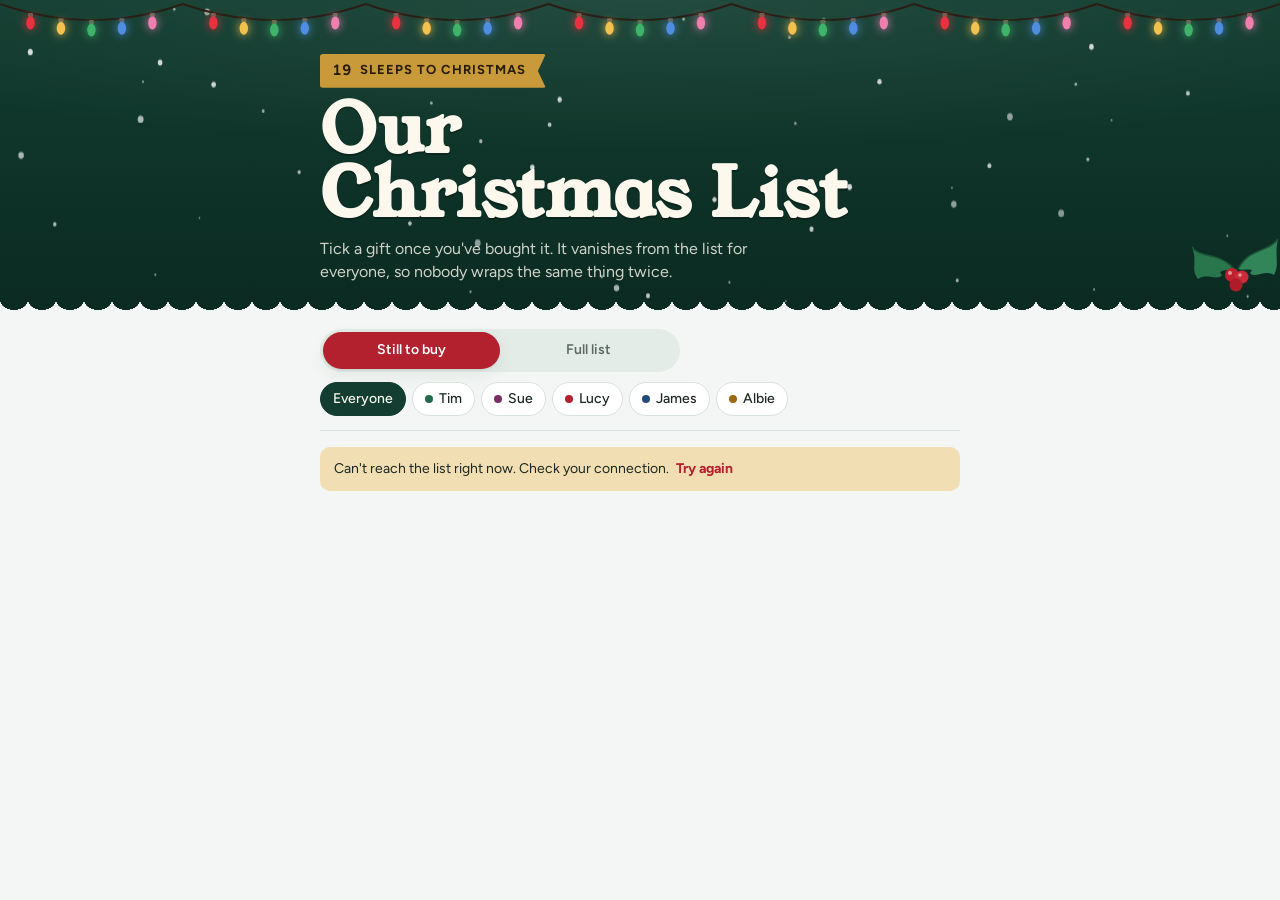
==== commit 3d716ac2: "Connect the page to the Christmas List 2026 Google Sheet Co-Authored-By: Claude Opus 5.5 <noreply@an" ====
--- a/index.html
+++ b/index.html
@@ -195,7 +195,7 @@
 
 <script>
 // The Google Sheet's web app address (Apps Script → Deploy → Web app URL).
-const API_URL = "";
+const API_URL = "https://script.google.com/macros/s/AKfycbzIhjO7XYnGNjbpQwdfxta2YGPt3nA9Y0JSVfSfFqVlj2e69SfVovFb2PeJXUAF47bFTg/exec";
 
 const PEOPLE = [
   { key: "tim", name: "Tim" }, { key: "sue", name: "Sue" }, { key: "lucy", name: "Lucy" },
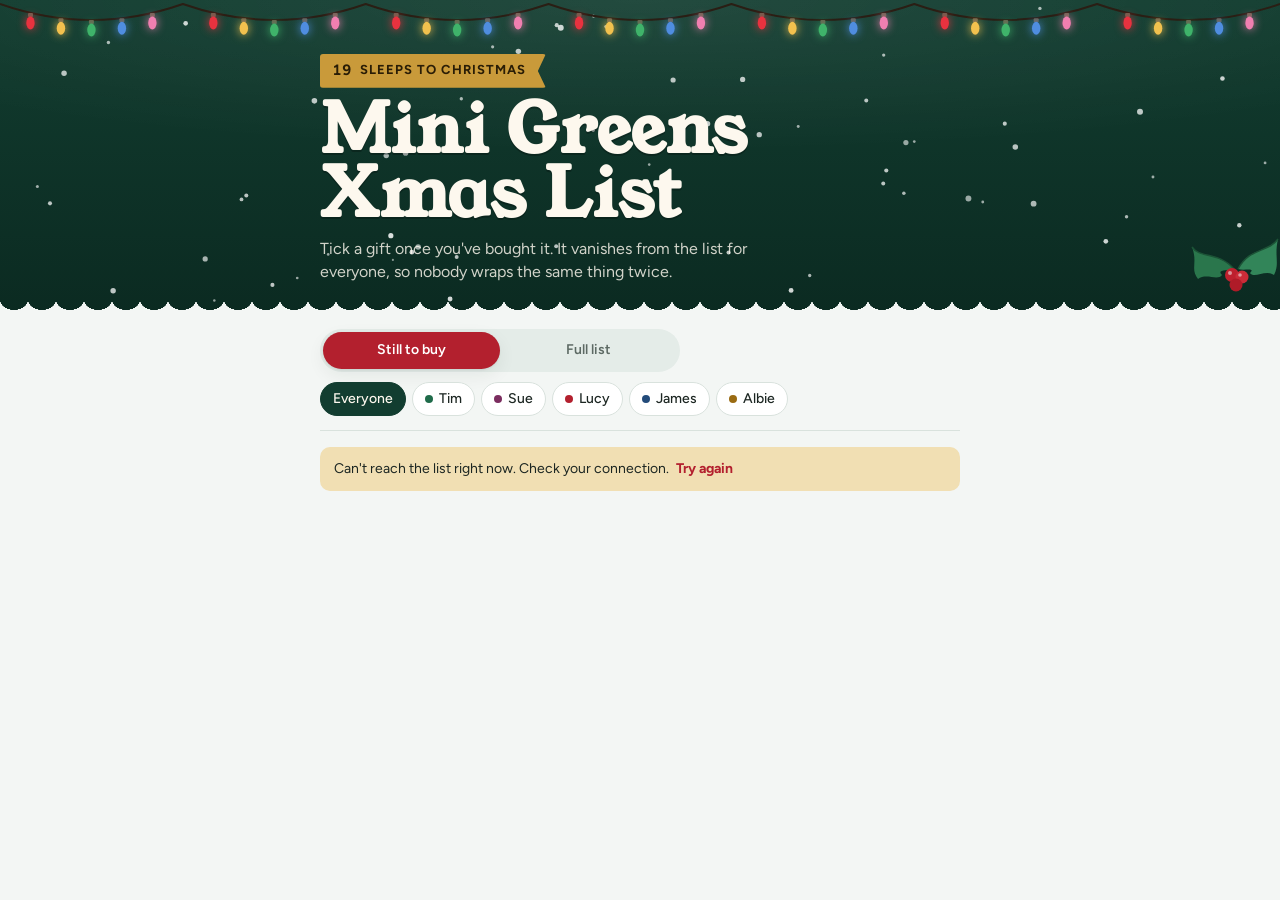
==== commit cddc589b: "Rename the page to Mini Greens Xmas List Co-Authored-By: Claude Opus 5.5 <noreply@anthropic.com> Cla" ====
--- a/index.html
+++ b/index.html
@@ -3,7 +3,7 @@
 <head>
 <meta charset="utf-8">
 <meta name="viewport" content="width=device-width,initial-scale=1,viewport-fit=cover">
-<title>Our Christmas List</title>
+<title>Mini Greens Xmas List</title>
 <meta name="robots" content="noindex">
 <meta name="theme-color" content="#123d30">
 <link rel="icon" href="data:image/svg+xml,%3Csvg xmlns='http://www.w3.org/2000/svg' viewBox='0 0 32 32'%3E%3Crect x='4' y='12' width='24' height='17' rx='2' fill='%23b3202e'/%3E%3Crect x='2' y='8' width='28' height='6' rx='2' fill='%23d2343f'/%3E%3Crect x='14' y='8' width='4' height='21' fill='%23e3b453'/%3E%3C/svg%3E">
@@ -159,7 +159,7 @@
     <div class="wrap">
       <header>
         <div class="sleeps" id="countdown">Christmas 2026</div>
-        <h1>Our Christmas List</h1>
+        <h1>Mini Greens Xmas List</h1>
         <p class="lede">Tick a gift once you've bought it. It vanishes from the list for everyone, so nobody wraps the same thing twice.</p>
       </header>
     </div>
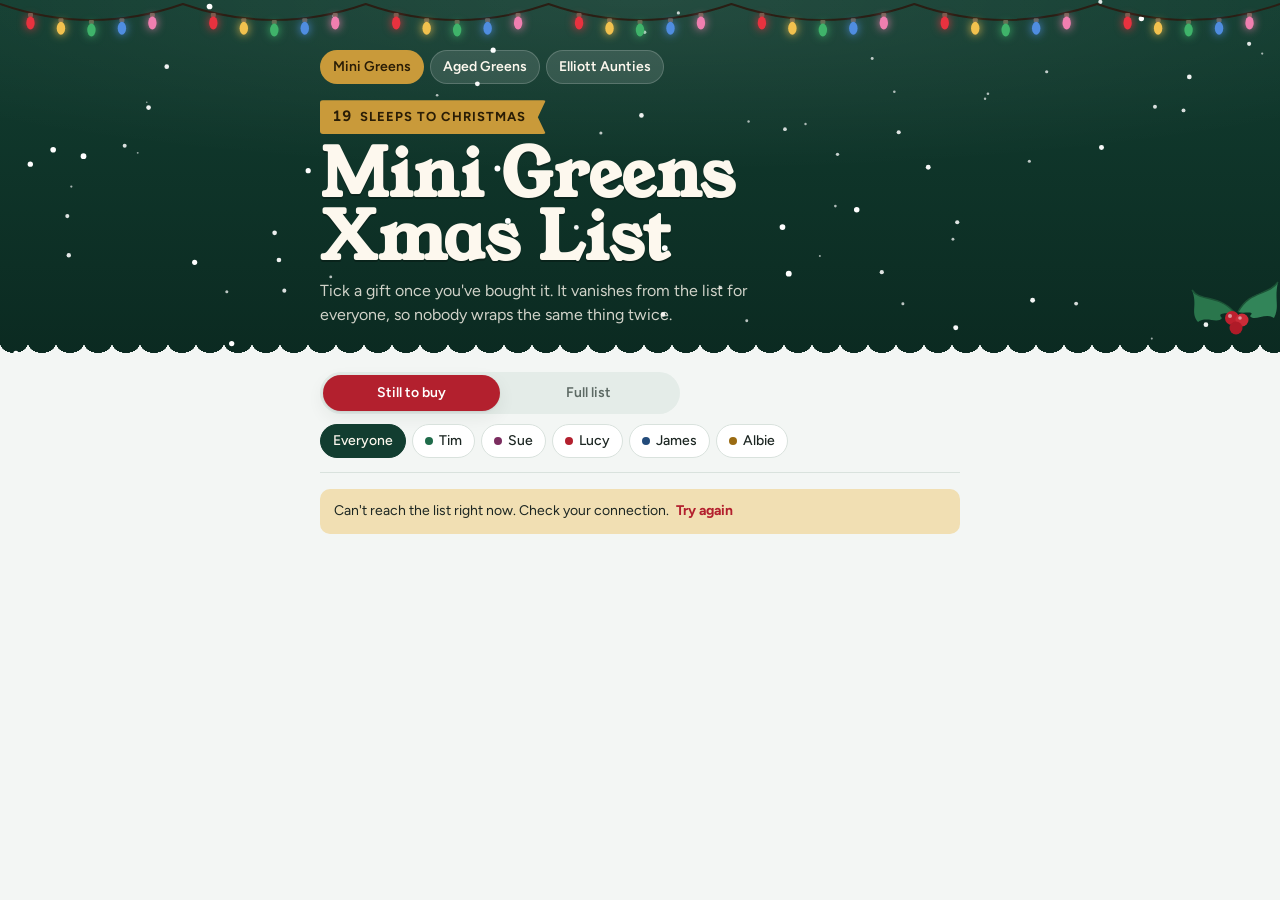
==== commit dfcd0c58: "Add Aged Greens and Elliott Aunties lists with their own themes Shared app.js/app.css drive three pa" ====
--- a/index.html
+++ b/index.html
@@ -1,5 +1,5 @@
 <!doctype html>
-<html lang="en-GB">
+<html lang="en-GB" data-list="mini" data-base="">
 <head>
 <meta charset="utf-8">
 <meta name="viewport" content="width=device-width,initial-scale=1,viewport-fit=cover">
@@ -10,475 +10,10 @@
 <link rel="preconnect" href="https://fonts.googleapis.com">
 <link rel="preconnect" href="https://fonts.gstatic.com" crossorigin>
 <link rel="stylesheet" href="https://fonts.googleapis.com/css2?family=Mountains+of+Christmas:wght@700&family=Young+Serif&family=Figtree:wght@400;500;600;700&display=swap">
-<style>
-/* Layout: a pine-green header band under a string of fairy lights with falling snow,
-   then one column of gift-tag sections on a frosty page, each list wrapped in a ribbon. */
-:root {
-  --pine: #123d30; --pine-deep: #0b2a21; --snow: #f3f6f4; --frost: #e4ece8;
-  --surface: #ffffff; --ink: #1c2622; --muted: #5d6a64; --line: #d9e2dd;
-  --berry: #b3202e; --berry-ink: #ffffff; --gold: #c99a3a; --gold-soft: #f1dfb3;
-  --done: #2c7451; --kraft: #e7d3b0; --kraft-ink: #4a3722;
-  --chip-on: #123d30; --chip-on-ink: #fdf8ee;
-  --p-tim: #1f6b4a; --p-sue: #7b2d5f; --p-lucy: #b3202e; --p-james: #234b7a; --p-albie: #9a6b12;
-  --shadow: 0 1px 2px rgba(11,42,33,.08), 0 6px 18px rgba(11,42,33,.07);
-  --font-festive: "Mountains of Christmas", "Young Serif", Georgia, serif;
-  --font-display: "Young Serif", Georgia, "Times New Roman", serif;
-  --font-body: "Figtree", system-ui, -apple-system, "Segoe UI", sans-serif;
-  color-scheme: light;
-}
-@media (prefers-color-scheme: dark) {
-  :root {
-    --pine: #0f3328; --pine-deep: #081d17; --snow: #0c1714; --frost: #15241f;
-    --surface: #13211c; --ink: #eaf0ec; --muted: #9db0a7; --line: #26382f;
-    --berry: #e2525d; --berry-ink: #1a0a0c; --gold: #e3b453; --gold-soft: #3a2f17;
-    --done: #6cc596; --kraft: #c9ae84; --kraft-ink: #2f2214;
-    --chip-on: #e3b453; --chip-on-ink: #241a06;
-    --p-tim: #5cbf8c; --p-sue: #cf86b6; --p-lucy: #ee7a83; --p-james: #86ade0; --p-albie: #e1b45a;
-    --shadow: 0 1px 2px rgba(0,0,0,.35), 0 6px 18px rgba(0,0,0,.3);
-    color-scheme: dark;
-  }
-}
-* { box-sizing: border-box; }
-html { -webkit-text-size-adjust: 100%; }
-body { margin: 0; background: var(--snow); color: var(--ink); font-family: var(--font-body); font-size: 16px; line-height: 1.45; padding-bottom: calc(64px + env(safe-area-inset-bottom, 0px)); }
-[hidden] { display: none !important; }
-.gutter { padding-left: max(16px, env(safe-area-inset-left, 0px)); padding-right: max(16px, env(safe-area-inset-right, 0px)); }
-.wrap { max-width: 640px; margin: 0 auto; }
-button, input, textarea { font: inherit; color: inherit; }
-button { cursor: pointer; }
-:focus-visible { outline: 2px solid var(--gold); outline-offset: 2px; }
-
-/* ---------- Header band ---------- */
-.band { position: relative; overflow: hidden; color: #fdf8ee; padding-top: env(safe-area-inset-top, 0px);
-  background:
-    radial-gradient(120% 80% at 50% 0%, rgba(255,255,255,.07), transparent 60%),
-    linear-gradient(180deg, var(--pine) 0%, var(--pine-deep) 100%); }
-#snow { position: absolute; inset: 0; width: 100%; height: 100%; pointer-events: none; }
-#lights { display: block; width: 100%; height: 46px; position: relative; }
-#lights .wire { fill: none; stroke: #2a1e14; stroke-width: 2; }
-#lights .cap { fill: #6b6150; }
-#lights .bulb { animation: twinkle 2.6s ease-in-out infinite; }
-@keyframes twinkle { 0%, 100% { opacity: 1; } 50% { opacity: .45; } }
-.band header { position: relative; padding-block: 8px 34px; display: grid; gap: 10px; justify-items: start; }
-.sleeps { display: inline-flex; align-items: center; gap: 8px; background: var(--gold); color: #2a1d06; font-weight: 700; font-size: 13px; letter-spacing: .08em; text-transform: uppercase; padding: 6px 14px 6px 12px; border-radius: 3px; font-variant-numeric: tabular-nums; clip-path: polygon(0 0, 100% 0, calc(100% - 8px) 50%, 100% 100%, 0 100%); padding-right: 20px; }
-.sleeps b { font-size: 15px; }
-h1 { font-family: var(--font-festive); font-weight: 700; font-size: clamp(44px, 12vw, 68px); line-height: .95; margin: 0; letter-spacing: .01em; text-wrap: balance; text-shadow: 0 2px 0 rgba(0,0,0,.25); }
-.lede { margin: 0; color: rgba(253,248,238,.82); max-width: min(50ch, calc(100% - 84px)); }
-.holly { position: absolute; right: 0; bottom: 18px; width: 92px; height: 70px; opacity: .95; }
-@media (max-width: 480px) { .holly { width: 64px; height: 50px; bottom: 26px; } }
-.band::after { content: ""; position: absolute; left: 0; right: 0; bottom: -1px; height: 18px; background: var(--snow);
-  -webkit-mask: radial-gradient(14px 10px at 14px 0, transparent 98%, #000) repeat-x 0 0 / 28px 18px;
-          mask: radial-gradient(14px 10px at 14px 0, transparent 98%, #000) repeat-x 0 0 / 28px 18px; }
-
-/* ---------- Sticky controls ---------- */
-.bar { position: sticky; top: 0; z-index: 5; background: var(--snow); padding-top: env(safe-area-inset-top, 0px); }
-.bar .wrap { padding-block: 12px; display: grid; gap: 10px; border-bottom: 1px solid var(--line); }
-.seg { display: inline-grid; grid-template-columns: 1fr 1fr; background: var(--frost); border-radius: 999px; padding: 3px; width: 100%; max-width: 360px; }
-.seg button { border: 0; background: transparent; border-radius: 999px; padding: 8px 12px; font-weight: 600; font-size: 14px; color: var(--muted); }
-.seg button[aria-pressed="true"] { background: var(--berry); color: var(--berry-ink); box-shadow: var(--shadow); }
-.chips { display: flex; gap: 6px; overflow-x: auto; scrollbar-width: none; padding-bottom: 2px; }
-.chips::-webkit-scrollbar { display: none; }
-.chip { flex: none; border: 1px solid var(--line); background: var(--surface); border-radius: 999px; padding: 6px 12px; font-size: 14px; font-weight: 500; display: inline-flex; gap: 6px; align-items: center; }
-.chip .dot { width: 8px; height: 8px; border-radius: 50%; background: var(--c, var(--gold)); }
-.chip[aria-pressed="true"] { border-color: var(--chip-on); background: var(--chip-on); color: var(--chip-on-ink); }
-.chip .n { font-variant-numeric: tabular-nums; opacity: .7; font-size: 13px; }
-
-.notice { margin-top: 16px; padding: 12px 14px; border-radius: 10px; background: var(--gold-soft); color: var(--ink); font-size: 14px; }
-.notice strong { font-weight: 700; }
-.notice button { border: 0; background: transparent; color: var(--berry); font-weight: 700; padding: 0 4px; }
-
-/* ---------- Sections ---------- */
-main { display: grid; gap: 34px; padding-top: 26px; }
-section.person { display: grid; gap: 12px; }
-.tag-head { display: flex; align-items: center; gap: 0; }
-.string { width: 26px; height: 2px; background: repeating-linear-gradient(90deg, var(--kraft-ink) 0 3px, transparent 3px 5px); opacity: .5; flex: none; }
-.tag { position: relative; display: inline-flex; align-items: center; gap: 10px; margin: 0; background: var(--kraft); color: var(--kraft-ink);
-  font-family: var(--font-display); font-weight: 400; font-size: 21px; line-height: 1; padding: 9px 18px 10px 32px;
-  clip-path: polygon(16px 0, 100% 0, 100% 100%, 16px 100%, 0 50%); border-radius: 0 6px 6px 0; box-shadow: inset 0 0 0 1px rgba(74,55,34,.12); }
-.tag::before { content: ""; position: absolute; left: 13px; top: 50%; width: 8px; height: 8px; margin-top: -4px; border-radius: 50%; background: var(--snow); box-shadow: inset 0 0 0 1.5px rgba(74,55,34,.35); }
-.tag .swatch { width: 10px; height: 10px; border-radius: 50%; background: var(--c); }
-.count { margin-left: 12px; color: var(--muted); font-size: 14px; font-variant-numeric: tabular-nums; }
-
-.parcel { position: relative; background: var(--surface); border: 1px solid var(--line); border-radius: 12px; box-shadow: var(--shadow); overflow: hidden; }
-.parcel::before { content: ""; display: block; height: 6px; background: repeating-linear-gradient(-45deg, var(--berry) 0 8px, var(--surface) 8px 16px); opacity: .9; }
-ul.items { list-style: none; margin: 0; padding: 0; }
-li.item { display: grid; grid-template-columns: auto 1fr auto; gap: 12px; align-items: start; padding: 13px 12px 13px 14px; border-top: 1px solid var(--line); }
-li.item:first-child { border-top: 0; }
-.tick { width: 28px; height: 28px; margin-top: 0; border-radius: 8px; border: 2px solid var(--line); background: var(--surface); display: grid; place-items: center; padding: 0; transition: border-color .15s, background .15s, transform .15s; }
-.tick:hover { border-color: var(--done); }
-.tick:active { transform: scale(.92); }
-.tick svg { width: 15px; height: 15px; stroke: #fff; opacity: 0; }
-.item.bought .tick { background: var(--done); border-color: var(--done); }
-.item.bought .tick svg { opacity: 1; }
-.item.saving { opacity: .6; }
-.body { min-width: 0; display: grid; gap: 2px; }
-.title { font-weight: 600; overflow-wrap: anywhere; }
-.item.bought .title { text-decoration: line-through; text-decoration-color: var(--muted); color: var(--muted); }
-.note { color: var(--muted); font-size: 14px; overflow-wrap: anywhere; white-space: pre-line; }
-.meta { display: flex; flex-wrap: wrap; gap: 4px 12px; align-items: center; font-size: 13px; margin-top: 2px; }
-.meta a { color: var(--berry); font-weight: 600; text-decoration: none; overflow-wrap: anywhere; }
-.meta a:hover { text-decoration: underline; }
-.badge { font-size: 12px; font-weight: 700; color: var(--done); letter-spacing: .02em; }
-.more { border: 0; background: transparent; color: var(--muted); padding: 4px 6px; border-radius: 6px; font-size: 13px; font-weight: 600; }
-.more:hover { background: var(--frost); color: var(--ink); }
-.empty { padding: 18px 14px; color: var(--muted); font-size: 14px; display: flex; gap: 10px; align-items: center; }
-.empty svg { width: 22px; height: 22px; flex: none; }
-
-.add { justify-self: start; border: 1.5px dashed var(--line); background: transparent; color: var(--ink); border-radius: 10px; padding: 9px 14px; font-weight: 600; font-size: 14px; display: inline-flex; gap: 8px; align-items: center; }
-.add:hover { border-color: var(--c, var(--berry)); color: var(--c, var(--berry)); }
-.add .plus { font-size: 18px; line-height: 1; }
-
-form.editor { display: grid; gap: 10px; padding: 14px; background: var(--surface); border: 1px solid var(--line); border-radius: 12px; box-shadow: var(--shadow); }
-li.item form.editor { grid-column: 1 / -1; border: 0; box-shadow: none; padding: 0; background: transparent; }
-.field { display: grid; gap: 4px; }
-.field label { font-size: 12px; font-weight: 600; letter-spacing: .06em; text-transform: uppercase; color: var(--muted); }
-.field input, .field textarea { width: 100%; border: 1px solid var(--line); background: var(--snow); border-radius: 8px; padding: 9px 10px; font-size: 16px; }
-.field textarea { resize: vertical; min-height: 44px; }
-.row { display: flex; flex-wrap: wrap; gap: 8px; align-items: center; }
-.btn { border: 0; border-radius: 8px; padding: 9px 16px; font-weight: 600; font-size: 14px; }
-.btn.primary { background: var(--berry); color: var(--berry-ink); }
-.btn.ghost { background: var(--frost); color: var(--ink); }
-.btn.danger { background: transparent; color: var(--berry); padding-inline: 8px; margin-left: auto; }
-.confirm { grid-column: 1 / -1; display: flex; flex-wrap: wrap; gap: 8px; align-items: center; font-size: 14px; }
-.confirm .btn.danger { margin-left: 0; }
-
-.toast { position: fixed; left: 50%; transform: translateX(-50%); bottom: calc(16px + env(safe-area-inset-bottom, 0px)); background: var(--pine); color: #fdf8ee; border-radius: 12px; padding: 10px 10px 10px 14px; display: flex; gap: 10px; align-items: center; font-size: 14px; box-shadow: var(--shadow); max-width: calc(100% - 32px); z-index: 20; }
-.toast svg { width: 18px; height: 18px; flex: none; }
-.toast button { border: 0; background: transparent; color: var(--gold); font-weight: 700; padding: 6px 8px; border-radius: 6px; }
-.status { padding: 24px 0; color: var(--muted); text-align: center; }
-footer { margin-top: 44px; color: var(--muted); font-size: 13px; display: flex; gap: 8px; align-items: center; }
-footer svg { width: 20px; height: 20px; flex: none; }
-@media (prefers-reduced-motion: reduce) { * { transition: none !important; animation: none !important; } }
-</style>
+<link rel="stylesheet" href="app.css">
+<script src="app.js" defer></script>
 </head>
 <body>
-<div class="band">
-  <canvas id="snow" aria-hidden="true"></canvas>
-  <svg id="lights" aria-hidden="true"></svg>
-  <div class="gutter">
-    <div class="wrap">
-      <header>
-        <div class="sleeps" id="countdown">Christmas 2026</div>
-        <h1>Mini Greens Xmas List</h1>
-        <p class="lede">Tick a gift once you've bought it. It vanishes from the list for everyone, so nobody wraps the same thing twice.</p>
-      </header>
-    </div>
-  </div>
-  <svg class="holly" viewBox="0 0 92 70" aria-hidden="true">
-    <path d="M46 40 C30 22 12 30 4 18 C10 34 2 40 10 50 C18 44 30 52 34 46 C28 40 40 42 46 40Z" fill="#2c7a4f"/>
-    <path d="M46 40 C30 22 12 30 4 18" fill="none" stroke="#1d5638" stroke-width="1.5"/>
-    <path d="M50 40 C62 18 80 24 90 10 C86 28 92 34 86 46 C78 40 66 50 62 44 C68 38 56 42 50 40Z" fill="#358a5c"/>
-    <path d="M50 40 C62 18 80 24 90 10" fill="none" stroke="#1d5638" stroke-width="1.5"/>
-    <circle cx="44" cy="46" r="7" fill="#c8202f"/><circle cx="54" cy="48" r="6.5" fill="#d62c3a"/><circle cx="48" cy="56" r="6.5" fill="#b81b29"/>
-    <circle cx="42" cy="44" r="2" fill="#fff" opacity=".55"/><circle cx="52" cy="46" r="1.8" fill="#fff" opacity=".55"/>
-  </svg>
-</div>
-
-<div class="bar gutter">
-  <div class="wrap">
-    <div class="seg" role="group" aria-label="Which gifts to show">
-      <button id="view-left" aria-pressed="true">Still to buy</button>
-      <button id="view-all" aria-pressed="false">Full list</button>
-    </div>
-    <div class="chips" id="chips" role="group" aria-label="Whose list"></div>
-  </div>
-</div>
-
-<div class="gutter">
-  <div class="wrap">
-    <div id="notices"></div>
-    <main id="main"><div class="status">Loading the list…</div></main>
-    <footer id="footer"></footer>
-  </div>
-</div>
-<div id="toast" class="toast" role="status" hidden></div>
-
-<script>
-// The Google Sheet's web app address (Apps Script → Deploy → Web app URL).
-const API_URL = "https://script.google.com/macros/s/AKfycbzIhjO7XYnGNjbpQwdfxta2YGPt3nA9Y0JSVfSfFqVlj2e69SfVovFb2PeJXUAF47bFTg/exec";
-
-const PEOPLE = [
-  { key: "tim", name: "Tim" }, { key: "sue", name: "Sue" }, { key: "lucy", name: "Lucy" },
-  { key: "james", name: "James" }, { key: "albie", name: "Albie" },
-];
-const S = {
-  items: [], loaded: false, error: null, updated: null,
-  view: "left", who: "all", busy: new Set(),
-  adding: null, editing: null, confirmDel: null,
-};
-let pendingRender = false;
-const $ = (id) => document.getElementById(id);
-const esc = (s) => String(s ?? "").replace(/[&<>"']/g, (c) => ({ "&": "&amp;", "<": "&lt;", ">": "&gt;", '"': "&quot;", "'": "&#39;" }[c]));
-const safeUrl = (u) => { try { const x = new URL(String(u).trim()); return /^https?:$/.test(x.protocol) ? x.href : ""; } catch { return ""; } };
-const hostOf = (u) => { try { return new URL(u).hostname.replace(/^www\./, ""); } catch { return "link"; } };
-const keyOf = (name) => String(name || "").trim().toLowerCase();
-const nameOf = (key) => (PEOPLE.find(p => p.key === key) || {}).name || key;
-const CHECK = '<svg viewBox="0 0 16 16" fill="none" stroke-width="2.4" stroke-linecap="round" stroke-linejoin="round" aria-hidden="true"><path d="M3.5 8.5l3 3 6-7"/></svg>';
-const GIFT = '<svg viewBox="0 0 24 24" aria-hidden="true"><rect x="3" y="10" width="18" height="11" rx="1.5" fill="var(--berry)"/><rect x="2" y="7" width="20" height="4" rx="1" fill="var(--berry)" opacity=".85"/><rect x="11" y="7" width="2.4" height="14" fill="var(--gold)"/><path d="M12 7c-2-4-6-4-6-1.5S10 7 12 7zm0 0c2-4 6-4 6-1.5S14 7 12 7z" fill="none" stroke="var(--gold)" stroke-width="1.6"/></svg>';
-const STAR = '<svg viewBox="0 0 24 24" aria-hidden="true"><path d="M12 2.5l2.7 6 6.5.6-4.9 4.3 1.5 6.4L12 16.5 6.2 19.8l1.5-6.4L2.8 9.1l6.5-.6z" fill="var(--gold)"/></svg>';
-
-try { const v = localStorage.getItem("xmas-view"); if (v === "all" || v === "left") S.view = v; } catch {}
-try { const w = localStorage.getItem("xmas-who"); if (w && (w === "all" || PEOPLE.some(p => p.key === w))) S.who = w; } catch {}
-
-(function countdown() {
-  const now = new Date(); const xmas = new Date(now.getFullYear(), 11, 25);
-  const days = Math.round((xmas - new Date(now.getFullYear(), now.getMonth(), now.getDate())) / 86400000);
-  const el = $("countdown");
-  if (days > 1) el.innerHTML = `<b>${days}</b> sleeps to Christmas`;
-  else if (days === 1) el.textContent = "One more sleep!";
-  else if (days === 0) el.textContent = "Happy Christmas!";
-  else el.textContent = `Christmas ${now.getFullYear()}`;
-})();
-
-// ---------- Fairy lights ----------
-const reduceMotion = window.matchMedia && matchMedia("(prefers-reduced-motion: reduce)").matches;
-function drawLights() {
-  const svg = $("lights"); const w = svg.clientWidth || window.innerWidth; const h = 46;
-  svg.setAttribute("viewBox", `0 0 ${w} ${h}`);
-  const swags = Math.max(3, Math.round(w / 180)), seg = w / swags, sag = 16;
-  let d = `M0 4`;
-  for (let i = 0; i < swags; i++) d += ` Q${seg * i + seg / 2} ${4 + sag * 2} ${seg * (i + 1)} 4`;
-  const colours = ["#e8323f", "#f2c14e", "#3fb36a", "#4f8de0", "#f07fb0"];
-  const per = 5; let out = `<path class="wire" d="${d}"/>`; let n = 0;
-  for (let i = 0; i < swags; i++) {
-    for (let k = 1; k <= per; k++) {
-      const t = k / (per + 1), x0 = seg * i, x = x0 + seg * t;
-      const y = (1 - t) * (1 - t) * 4 + 2 * (1 - t) * t * (4 + sag * 2) + t * t * 4;
-      const c = colours[n % colours.length];
-      out += `<rect class="cap" x="${x - 2.5}" y="${y}" width="5" height="4" rx="1"/>`
-           + `<ellipse class="bulb" cx="${x}" cy="${y + 10}" rx="4.2" ry="6.5" fill="${c}" style="filter:drop-shadow(0 0 5px ${c});animation-delay:${((n * 0.37) % 2.6).toFixed(2)}s"/>`;
-      n++;
-    }
-  }
-  svg.innerHTML = out;
-}
-drawLights();
-window.addEventListener("resize", drawLights);
-
-// ---------- Snow ----------
-(function snow() {
-  const cv = $("snow"); const ctx = cv.getContext && cv.getContext("2d"); if (!ctx) return;
-  let W = 0, H = 0, flakes = [];
-  const size = () => {
-    const dpr = Math.min(window.devicePixelRatio || 1, 2);
-    W = cv.clientWidth; H = cv.clientHeight; cv.width = W * dpr; cv.height = H * dpr; ctx.setTransform(dpr, 0, 0, dpr, 0, 0);
-    const count = Math.round(Math.min(90, W * H / 6000));
-    flakes = Array.from({ length: count }, () => ({ x: Math.random() * W, y: Math.random() * H, r: 0.8 + Math.random() * 2.2, s: 0.3 + Math.random() * 0.8, d: Math.random() * Math.PI * 2 }));
-  };
-  const draw = () => {
-    ctx.clearRect(0, 0, W, H); ctx.fillStyle = "rgba(255,255,255,.85)";
-    for (const f of flakes) { ctx.globalAlpha = 0.35 + f.r / 4; ctx.beginPath(); ctx.arc(f.x, f.y, f.r, 0, Math.PI * 2); ctx.fill(); }
-    ctx.globalAlpha = 1;
-  };
-  const step = () => {
-    for (const f of flakes) { f.y += f.s; f.d += 0.01; f.x += Math.sin(f.d) * 0.3; if (f.y > H + 4) { f.y = -4; f.x = Math.random() * W; } }
-    draw(); if (!document.hidden) requestAnimationFrame(step);
-  };
-  size(); draw();
-  window.addEventListener("resize", () => { size(); draw(); });
-  if (!reduceMotion) { requestAnimationFrame(step); document.addEventListener("visibilitychange", () => { if (!document.hidden) requestAnimationFrame(step); }); }
-})();
-
-// ---------- Talking to the sheet ----------
-async function api(body) {
-  const opts = body
-    ? { method: "POST", headers: { "Content-Type": "text/plain;charset=utf-8" }, body: JSON.stringify(body) }
-    : { method: "GET" };
-  const url = body ? API_URL : API_URL + (API_URL.includes("?") ? "&" : "?") + "t=" + Date.now();
-  const res = await fetch(url, { ...opts, redirect: "follow", cache: "no-store" });
-  if (!res.ok) throw new Error("network");
-  const data = await res.json();
-  if (data.error) { const e = new Error(data.error); e.server = true; throw e; }
-  return data;
-}
-function accept(data) {
-  S.items = (data.items || []).map(it => ({ ...it, key: keyOf(it.person) }));
-  S.updated = new Date(); S.loaded = true; S.error = null;
-  render();
-}
-let loading = false;
-async function load(quiet) {
-  if (!API_URL) { S.error = "setup"; render(); return; }
-  if (loading) return; loading = true;
-  try { accept(await api()); }
-  catch (e) { if (!quiet || !S.loaded) { S.error = "load"; render(); } }
-  finally { loading = false; }
-}
-async function send(body, okMsg, undo) {
-  try {
-    accept(await api(body));
-    if (okMsg) toast(okMsg, undo);
-    return true;
-  } catch (e) {
-    if (e.server && e.message === "changed") { toast("Someone else just changed the list. It's been refreshed, so try again."); load(); }
-    else if (e.server) toast(e.message);
-    else toast("That didn't save. Check your connection and try again.");
-    render();
-    return false;
-  }
-}
-
-// ---------- Rendering ----------
-const itemsFor = (key) => S.items.filter(i => i.key === key);
-const visible = (list) => S.view === "all" ? list : list.filter(i => !i.bought);
-
-function renderChips() {
-  const all = [{ key: "all", name: "Everyone" }, ...PEOPLE];
-  $("chips").innerHTML = all.map(p => {
-    const n = p.key === "all" ? S.items.filter(i => !i.bought).length : itemsFor(p.key).filter(i => !i.bought).length;
-    const dot = p.key === "all" ? "" : `<span class="dot" style="--c:var(--p-${p.key})"></span>`;
-    return `<button class="chip" data-who="${p.key}" aria-pressed="${S.who === p.key}">${dot}${esc(p.name)}${S.loaded ? ` <span class="n">${n}</span>` : ""}</button>`;
-  }).join("");
-  $("view-left").setAttribute("aria-pressed", S.view === "left");
-  $("view-all").setAttribute("aria-pressed", S.view === "all");
-}
-function renderNotices() {
-  const out = [];
-  if (S.view === "all") out.push(`<div class="notice"><strong>No peeking!</strong> The full list shows gifts that have already been bought, so it may spoil a surprise.</div>`);
-  if (S.error === "setup") out.push(`<div class="notice"><strong>Not connected yet.</strong> This page still needs the Google Sheet's web address.</div>`);
-  if (S.error === "load") out.push(`<div class="notice">Can't reach the list right now. Check your connection. <button data-act="retry">Try again</button></div>`);
-  $("notices").innerHTML = out.join("");
-}
-function editorHtml(key, item) {
-  const id = item ? "r" + item.row : "new-" + key;
-  return `<form class="editor" data-key="${key}" ${item ? `data-row="${item.row}"` : ""}>
-    <div class="field"><label for="t-${id}">Gift</label><input id="t-${id}" name="gift" maxlength="140" required value="${esc(item?.gift)}" placeholder="e.g. Fluffy slippers"></div>
-    <div class="field"><label for="n-${id}">Details</label><textarea id="n-${id}" name="details" maxlength="500" rows="2" placeholder="Size, colour, price or shop">${esc(item?.details)}</textarea></div>
-    <div class="field"><label for="l-${id}">Link</label><input id="l-${id}" name="link" type="text" inputmode="url" autocapitalize="off" autocorrect="off" spellcheck="false" maxlength="800" value="${esc(item?.link)}" placeholder="https://"></div>
-    <div class="row">
-      <button class="btn primary" type="submit">${item ? "Save" : "Add to list"}</button>
-      <button class="btn ghost" type="button" data-act="cancel">Cancel</button>
-      ${item ? `<button class="btn danger" type="button" data-act="ask-del" data-row="${item.row}">Remove</button>` : ""}
-    </div>
-  </form>`;
-}
-function itemHtml(it) {
-  if (S.editing === it.row) return `<li class="item">${editorHtml(it.key, it)}</li>`;
-  const link = safeUrl(it.link);
-  const meta = [];
-  if (link) meta.push(`<a href="${esc(link)}" target="_blank" rel="noopener noreferrer">${esc(hostOf(link))} ↗</a>`);
-  if (it.bought) meta.push(`<span class="badge">Bought and hidden</span>`);
-  const label = it.bought ? `Untick ${it.gift}` : `Mark ${it.gift} as bought`;
-  return `<li class="item${it.bought ? " bought" : ""}${S.busy.has(it.row) ? " saving" : ""}">
-    <button class="tick" data-act="tick" data-row="${it.row}" aria-label="${esc(label)}" aria-pressed="${!!it.bought}">${CHECK}</button>
-    <div class="body">
-      <div class="title">${esc(it.gift)}</div>
-      ${it.details ? `<div class="note">${esc(it.details)}</div>` : ""}
-      ${meta.length ? `<div class="meta">${meta.join("")}</div>` : ""}
-    </div>
-    <button class="more" data-act="edit" data-row="${it.row}" aria-label="Edit ${esc(it.gift)}">Edit</button>
-    ${S.confirmDel === it.row ? `<div class="confirm">Remove “${esc(it.gift)}” from the list? <button class="btn danger" data-act="del" data-row="${it.row}">Remove</button><button class="btn ghost" data-act="cancel-del">Keep it</button></div>` : ""}
-  </li>`;
-}
-function sectionHtml(p) {
-  const list = itemsFor(p.key), left = list.filter(i => !i.bought).length, shown = visible(list);
-  let count = "";
-  if (S.loaded) count = list.length === 0 ? "No ideas yet" : left === 0 ? "All wrapped up" : `${left} left${S.view === "all" ? ` of ${list.length}` : ""}`;
-  let body = "";
-  if (S.loaded) {
-    body = shown.length
-      ? `<div class="parcel"><ul class="items">${shown.map(itemHtml).join("")}</ul></div>`
-      : `<div class="parcel"><div class="empty">${list.length === 0 ? GIFT : STAR}<span>${esc(list.length === 0 ? `Nothing on ${p.name}'s list yet.` : `Everything on ${p.name}'s list has been bought.`)}</span></div></div>`;
-  }
-  const addUi = !S.loaded ? "" : S.adding === p.key ? editorHtml(p.key, null)
-    : `<button class="add" data-act="add" data-key="${p.key}" style="--c:var(--p-${p.key})"><span class="plus">+</span> Add to ${esc(p.name)}'s list</button>`;
-  return `<section class="person" aria-labelledby="h-${p.key}">
-    <div class="tag-head"><h2 class="tag" id="h-${p.key}"><span class="swatch" style="--c:var(--p-${p.key})"></span>${esc(p.name)}</h2><span class="count">${esc(count)}</span></div>
-    ${body}${addUi}
-  </section>`;
-}
-function render() {
-  const ae = document.activeElement;
-  if (ae && ae.closest && ae.closest("form.editor") && /INPUT|TEXTAREA/.test(ae.tagName)) { pendingRender = true; renderChips(); return; }
-  pendingRender = false;
-  renderChips(); renderNotices();
-  const people = S.who === "all" ? PEOPLE : PEOPLE.filter(p => p.key === S.who);
-  $("main").innerHTML = S.loaded ? people.map(sectionHtml).join("")
-    : S.error ? "" : `<div class="status">Loading the list…</div>`;
-  $("footer").innerHTML = S.updated ? `${STAR}<span>Updated ${esc(S.updated.toLocaleTimeString("en-GB", { hour: "2-digit", minute: "2-digit" }))}. The list refreshes by itself.</span>` : "";
-}
-
-let toastTimer = null;
-function toast(text, undo) {
-  const t = $("toast");
-  t.innerHTML = `${GIFT}<span>${esc(text)}</span>${undo ? `<button id="toast-undo">Undo</button>` : ""}`;
-  t.hidden = false;
-  if (undo) $("toast-undo").onclick = () => { t.hidden = true; undo(); };
-  clearTimeout(toastTimer); toastTimer = setTimeout(() => { t.hidden = true; }, 6000);
-}
-
-// ---------- Actions ----------
-async function setBought(row, bought) {
-  const it = S.items.find(i => i.row === row); if (!it) return;
-  const prev = it.bought; it.bought = bought; S.busy.add(row); render();
-  const ok = await send({ action: "bought", row, gift: it.gift, bought },
-    bought ? `Ticked off “${it.gift}”` : `“${it.gift}” is back on the list`,
-    bought ? () => setBought(row, false) : null);
-  S.busy.delete(row);
-  if (!ok) { const again = S.items.find(i => i.row === row && i.gift === it.gift); if (again) again.bought = prev; }
-  render();
-}
-
-document.addEventListener("click", async (e) => {
-  const b = e.target.closest("button"); if (!b) return;
-  if (b.id === "view-left" || b.id === "view-all") {
-    S.view = b.id === "view-all" ? "all" : "left";
-    try { localStorage.setItem("xmas-view", S.view); } catch {}
-    render(); return;
-  }
-  if (b.dataset.who) {
-    S.who = b.dataset.who;
-    try { localStorage.setItem("xmas-who", S.who); } catch {}
-    render(); return;
-  }
-  const act = b.dataset.act; if (!act) return;
-  const row = Number(b.dataset.row);
-  if (act === "retry") load();
-  else if (act === "tick") { if (!S.busy.has(row)) { const it = S.items.find(i => i.row === row); if (it) setBought(row, !it.bought); } }
-  else if (act === "add") { S.adding = b.dataset.key; S.editing = S.confirmDel = null; render(); document.querySelector(`form[data-key="${b.dataset.key}"]:not([data-row]) input`)?.focus(); }
-  else if (act === "edit") { S.editing = row; S.adding = S.confirmDel = null; render(); document.querySelector(`form[data-row="${row}"] input`)?.focus(); }
-  else if (act === "cancel") { S.adding = S.editing = null; document.activeElement?.blur(); render(); }
-  else if (act === "ask-del") { S.editing = null; S.confirmDel = row; document.activeElement?.blur(); render(); }
-  else if (act === "cancel-del") { S.confirmDel = null; render(); }
-  else if (act === "del") {
-    const it = S.items.find(i => i.row === row); S.confirmDel = null; if (!it) return;
-    S.busy.add(row); render();
-    const copy = { action: "add", person: it.person, gift: it.gift, details: it.details, link: it.link, bought: it.bought };
-    await send({ action: "remove", row, gift: it.gift }, `Removed “${it.gift}”`, () => send(copy, `“${it.gift}” is back`));
-    S.busy.delete(row); render();
-  }
-});
-
-document.addEventListener("submit", async (e) => {
-  const f = e.target.closest("form.editor"); if (!f) return;
-  e.preventDefault();
-  const gift = f.gift.value.trim(); if (!gift) { f.gift.focus(); return; }
-  const details = f.details.value.trim();
-  let link = f.link.value.trim();
-  if (link && !/^https?:\/\//i.test(link)) link = "https://" + link;
-  link = link ? safeUrl(link) : "";
-  const key = f.dataset.key, row = Number(f.dataset.row);
-  f.querySelectorAll("button").forEach(x => x.disabled = true);
-  document.activeElement?.blur();
-  if (row) {
-    const it = S.items.find(i => i.row === row);
-    if (await send({ action: "edit", row, original: it ? it.gift : "", gift, details, link }, "Saved")) S.editing = null;
-  } else {
-    if (await send({ action: "add", person: nameOf(key), gift, details, link }, `Added to ${nameOf(key)}'s list`)) S.adding = null;
-  }
-  render();
-});
-document.addEventListener("focusout", () => setTimeout(() => {
-  const ae = document.activeElement;
-  if (!(ae && ae.closest && ae.closest("form.editor")) && pendingRender) render();
-}, 0));
-
-// Keep the list fresh while it's open.
-setInterval(() => { if (!document.hidden && !S.adding && !S.editing && !S.busy.size) load(true); }, 30000);
-document.addEventListener("visibilitychange", () => { if (!document.hidden) load(true); });
-
-render();
-load();
-</script>
+<noscript><p style="padding:24px">This list needs JavaScript turned on.</p></noscript>
 </body>
 </html>
--- a/app.css
+++ b/app.css
@@ -0,0 +1,201 @@
+/* Shared style for all three Xmas lists.
+   Layout: a coloured header band with a top garland, drifting particles and a corner sprig,
+   tabs to switch family lists, then one column of gift-tag sections, each list wrapped in ribbon.
+   Each list sets <html data-list="…"> to pick its palette; decorations come from app.js. */
+
+/* ---------- Mini Greens: pine, fairy lights, holly ---------- */
+:root {
+  --band1: #123d30; --band2: #0b2a21;
+  --snow: #f3f6f4; --frost: #e4ece8; --surface: #ffffff; --ink: #1c2622; --muted: #5d6a64; --line: #d9e2dd;
+  --berry: #b3202e; --berry-ink: #ffffff; --gold: #c99a3a; --gold-ink: #2a1d06; --gold-soft: #f1dfb3;
+  --done: #2c7451; --kraft: #e7d3b0; --kraft-ink: #4a3722;
+  --chip-on: #123d30; --chip-on-ink: #fdf8ee; --ribbon1: #b3202e; --ribbon2: #ffffff;
+  --p1: #1f6b4a; --p2: #7b2d5f; --p3: #b3202e; --p4: #234b7a; --p5: #9a6b12;
+  --shadow: 0 1px 2px rgba(11,42,33,.08), 0 6px 18px rgba(11,42,33,.07);
+  --font-festive: "Mountains of Christmas", "Young Serif", Georgia, serif;
+  --font-display: "Young Serif", Georgia, "Times New Roman", serif;
+  --font-body: "Figtree", system-ui, -apple-system, "Segoe UI", sans-serif;
+  color-scheme: light;
+}
+@media (prefers-color-scheme: dark) {
+  :root {
+    --band1: #0f3328; --band2: #081d17;
+    --snow: #0c1714; --frost: #15241f; --surface: #13211c; --ink: #eaf0ec; --muted: #9db0a7; --line: #26382f;
+    --berry: #e2525d; --berry-ink: #1a0a0c; --gold: #e3b453; --gold-ink: #241a06; --gold-soft: #3a2f17;
+    --done: #6cc596; --kraft: #c9ae84; --kraft-ink: #2f2214;
+    --chip-on: #e3b453; --chip-on-ink: #241a06; --ribbon1: #e2525d; --ribbon2: #13211c;
+    --p1: #5cbf8c; --p2: #cf86b6; --p3: #ee7a83; --p4: #86ade0; --p5: #e1b45a;
+    --shadow: 0 1px 2px rgba(0,0,0,.35), 0 6px 18px rgba(0,0,0,.3);
+    color-scheme: dark;
+  }
+}
+
+/* ---------- Aged Greens: burgundy and gold, baubles, mistletoe ---------- */
+:root[data-list="aged"] {
+  --band1: #6b1626; --band2: #3d0a15;
+  --snow: #f8f4ee; --frost: #efe6da; --surface: #ffffff; --ink: #2a1d1a; --muted: #6e5f58; --line: #e6dacd;
+  --berry: #8c1c2b; --berry-ink: #ffffff; --gold: #c9a24a; --gold-ink: #2a1d06; --gold-soft: #f3e4bf;
+  --done: #2c7451; --kraft: #ecd9b2; --kraft-ink: #4a3722;
+  --chip-on: #6b1626; --chip-on-ink: #fff7ea; --ribbon1: #8c1c2b; --ribbon2: #c9a24a;
+  --p1: #8c1c2b; --p2: #1f5a43; --p3: #9a6b12; --p4: #234b7a; --p5: #7b2d5f;
+  --shadow: 0 1px 2px rgba(61,10,21,.08), 0 6px 18px rgba(61,10,21,.07);
+  color-scheme: light;
+}
+@media (prefers-color-scheme: dark) {
+  :root[data-list="aged"] {
+    --band1: #4a0f1a; --band2: #240610;
+    --snow: #140c0d; --frost: #22171a; --surface: #1c1315; --ink: #f1e8e2; --muted: #b3a29a; --line: #3a2a2c;
+    --berry: #e0667a; --berry-ink: #1d0b0f; --gold: #e2bd62; --gold-ink: #241a06; --gold-soft: #3a2e17;
+    --done: #6cc596; --kraft: #cfb282; --kraft-ink: #2f2214;
+    --chip-on: #e2bd62; --chip-on-ink: #241a06; --ribbon1: #e0667a; --ribbon2: #e2bd62;
+    --p1: #ef8a99; --p2: #6cc596; --p3: #e1b45a; --p4: #86ade0; --p5: #cf86b6;
+    --shadow: 0 1px 2px rgba(0,0,0,.35), 0 6px 18px rgba(0,0,0,.3);
+    color-scheme: dark;
+  }
+}
+
+/* ---------- Elliott Aunties: midnight blue and silver, icicles, snowflake ---------- */
+:root[data-list="elliott"] {
+  --band1: #1b2f5c; --band2: #0c1736;
+  --snow: #f2f5fa; --frost: #e3e9f3; --surface: #ffffff; --ink: #1a2233; --muted: #5b6679; --line: #d6deea;
+  --berry: #2b5ea8; --berry-ink: #ffffff; --gold: #c9d5e6; --gold-ink: #152341; --gold-soft: #e1e9f6;
+  --done: #2c7451; --kraft: #dde6f2; --kraft-ink: #22304a;
+  --chip-on: #1b2f5c; --chip-on-ink: #f2f6ff; --ribbon1: #2b5ea8; --ribbon2: #ffffff;
+  --p1: #7a3f8c; --p2: #1f7a8c; --p3: #2b5ea8; --p4: #9a6b12; --p5: #b3202e;
+  --shadow: 0 1px 2px rgba(12,23,54,.08), 0 6px 18px rgba(12,23,54,.07);
+  color-scheme: light;
+}
+@media (prefers-color-scheme: dark) {
+  :root[data-list="elliott"] {
+    --band1: #13234a; --band2: #060d22;
+    --snow: #0b1120; --frost: #141d31; --surface: #121a2c; --ink: #e8eef8; --muted: #9aa8c0; --line: #24314a;
+    --berry: #7fb0f0; --berry-ink: #0b1528; --gold: #c9d6ea; --gold-ink: #0e1730; --gold-soft: #1c2840;
+    --done: #6cc596; --kraft: #b9c7dc; --kraft-ink: #1a2438;
+    --chip-on: #c9d6ea; --chip-on-ink: #0e1730; --ribbon1: #7fb0f0; --ribbon2: #121a2c;
+    --p1: #c99be0; --p2: #6cc8d6; --p3: #7fb0f0; --p4: #e1b45a; --p5: #ee7a83;
+    --shadow: 0 1px 2px rgba(0,0,0,.35), 0 6px 18px rgba(0,0,0,.3);
+    color-scheme: dark;
+  }
+}
+
+* { box-sizing: border-box; }
+html { -webkit-text-size-adjust: 100%; }
+body { margin: 0; background: var(--snow); color: var(--ink); font-family: var(--font-body); font-size: 16px; line-height: 1.45; padding-bottom: calc(64px + env(safe-area-inset-bottom, 0px)); }
+[hidden] { display: none !important; }
+.gutter { padding-left: max(16px, env(safe-area-inset-left, 0px)); padding-right: max(16px, env(safe-area-inset-right, 0px)); }
+.wrap { max-width: 640px; margin: 0 auto; }
+button, input, textarea { font: inherit; color: inherit; }
+button { cursor: pointer; }
+:focus-visible { outline: 2px solid var(--gold); outline-offset: 2px; }
+
+/* ---------- Header band ---------- */
+.band { position: relative; overflow: hidden; color: #fdf8ee; padding-top: env(safe-area-inset-top, 0px);
+  background: radial-gradient(120% 80% at 50% 0%, rgba(255,255,255,.08), transparent 60%), linear-gradient(180deg, var(--band1) 0%, var(--band2) 100%); }
+#particles { position: absolute; inset: 0; width: 100%; height: 100%; pointer-events: none; }
+#garland { display: block; width: 100%; position: relative; }
+#garland .wire { fill: none; stroke: #2a1e14; stroke-width: 2; }
+#garland .tinsel { fill: none; stroke: #e2bd62; stroke-width: 5; stroke-linecap: round; stroke-dasharray: 1.5 3.5; }
+#garland .tinsel-core { fill: none; stroke: #b88c2e; stroke-width: 1.5; }
+#garland .cap { fill: #6b6150; }
+#garland .bulb { animation: twinkle 2.6s ease-in-out infinite; }
+#garland .bauble { animation: sway 4.5s ease-in-out infinite; }
+#garland .icicle-shine { animation: twinkle 3.4s ease-in-out infinite; }
+@keyframes twinkle { 0%, 100% { opacity: 1; } 50% { opacity: .45; } }
+@keyframes sway { 0%, 100% { transform: rotate(-4deg); } 50% { transform: rotate(4deg); } }
+@keyframes spin { to { transform: rotate(360deg); } }
+
+.lists { position: relative; display: flex; flex-wrap: wrap; gap: 6px; padding-block: 4px 12px; }
+.lists a { color: #fdf8ee; text-decoration: none; font-size: 14px; font-weight: 600; padding: 6px 12px; border-radius: 999px; background: rgba(255,255,255,.12); border: 1px solid rgba(255,255,255,.18); }
+.lists a:hover { background: rgba(255,255,255,.2); }
+.lists a[aria-current="page"] { background: var(--gold); color: var(--gold-ink); border-color: transparent; }
+
+.band header { position: relative; padding-block: 4px 34px; display: grid; gap: 10px; justify-items: start; }
+.sleeps { display: inline-flex; align-items: center; gap: 8px; background: var(--gold); color: var(--gold-ink); font-weight: 700; font-size: 13px; letter-spacing: .08em; text-transform: uppercase; padding: 6px 20px 6px 12px; border-radius: 3px; font-variant-numeric: tabular-nums; clip-path: polygon(0 0, 100% 0, calc(100% - 8px) 50%, 100% 100%, 0 100%); }
+.sleeps b { font-size: 15px; }
+h1 { font-family: var(--font-festive); font-weight: 700; font-size: clamp(42px, 11vw, 66px); line-height: .95; margin: 0; letter-spacing: .01em; text-wrap: balance; text-shadow: 0 2px 0 rgba(0,0,0,.25); }
+.lede { margin: 0; color: rgba(253,248,238,.82); max-width: min(50ch, calc(100% - 84px)); }
+.corner { position: absolute; right: 0; bottom: 18px; width: 92px; height: 70px; opacity: .95; }
+.corner.spin { animation: spin 60s linear infinite; transform-origin: 50% 50%; }
+@media (max-width: 480px) { .corner { width: 64px; height: 50px; bottom: 26px; } }
+.band::after { content: ""; position: absolute; left: 0; right: 0; bottom: -1px; height: 18px; background: var(--snow);
+  -webkit-mask: radial-gradient(14px 10px at 14px 0, transparent 98%, #000) repeat-x 0 0 / 28px 18px;
+          mask: radial-gradient(14px 10px at 14px 0, transparent 98%, #000) repeat-x 0 0 / 28px 18px; }
+
+/* ---------- Sticky controls ---------- */
+.bar { position: sticky; top: 0; z-index: 5; background: var(--snow); padding-top: env(safe-area-inset-top, 0px); }
+.bar .wrap { padding-block: 12px; display: grid; gap: 10px; border-bottom: 1px solid var(--line); }
+.seg { display: inline-grid; grid-template-columns: 1fr 1fr; background: var(--frost); border-radius: 999px; padding: 3px; width: 100%; max-width: 360px; }
+.seg button { border: 0; background: transparent; border-radius: 999px; padding: 8px 12px; font-weight: 600; font-size: 14px; color: var(--muted); }
+.seg button[aria-pressed="true"] { background: var(--berry); color: var(--berry-ink); box-shadow: var(--shadow); }
+.chips { display: flex; gap: 6px; overflow-x: auto; scrollbar-width: none; padding-bottom: 2px; }
+.chips::-webkit-scrollbar { display: none; }
+.chip { flex: none; border: 1px solid var(--line); background: var(--surface); border-radius: 999px; padding: 6px 12px; font-size: 14px; font-weight: 500; display: inline-flex; gap: 6px; align-items: center; }
+.chip .dot { width: 8px; height: 8px; border-radius: 50%; background: var(--c, var(--gold)); }
+.chip[aria-pressed="true"] { border-color: var(--chip-on); background: var(--chip-on); color: var(--chip-on-ink); }
+.chip .n { font-variant-numeric: tabular-nums; opacity: .7; font-size: 13px; }
+
+.notice { margin-top: 16px; padding: 12px 14px; border-radius: 10px; background: var(--gold-soft); color: var(--ink); font-size: 14px; }
+.notice strong { font-weight: 700; }
+.notice button { border: 0; background: transparent; color: var(--berry); font-weight: 700; padding: 0 4px; }
+
+/* ---------- Sections ---------- */
+main { display: grid; gap: 34px; padding-top: 26px; }
+section.person { display: grid; gap: 12px; }
+.tag-head { display: flex; align-items: center; }
+.tag { position: relative; display: inline-flex; align-items: center; gap: 10px; margin: 0; background: var(--kraft); color: var(--kraft-ink);
+  font-family: var(--font-display); font-weight: 400; font-size: 21px; line-height: 1; padding: 9px 18px 10px 32px;
+  clip-path: polygon(16px 0, 100% 0, 100% 100%, 16px 100%, 0 50%); border-radius: 0 6px 6px 0; box-shadow: inset 0 0 0 1px rgba(74,55,34,.12); }
+.tag::before { content: ""; position: absolute; left: 13px; top: 50%; width: 8px; height: 8px; margin-top: -4px; border-radius: 50%; background: var(--snow); box-shadow: inset 0 0 0 1.5px rgba(74,55,34,.35); }
+.tag .swatch { width: 10px; height: 10px; border-radius: 50%; background: var(--c); flex: none; }
+.count { margin-left: 12px; color: var(--muted); font-size: 14px; font-variant-numeric: tabular-nums; }
+
+.parcel { position: relative; background: var(--surface); border: 1px solid var(--line); border-radius: 12px; box-shadow: var(--shadow); overflow: hidden; }
+.parcel::before { content: ""; display: block; height: 6px; background: repeating-linear-gradient(-45deg, var(--ribbon1) 0 8px, var(--ribbon2) 8px 16px); opacity: .9; }
+ul.items { list-style: none; margin: 0; padding: 0; }
+li.item { display: grid; grid-template-columns: auto 1fr auto; gap: 12px; align-items: start; padding: 13px 12px 13px 14px; border-top: 1px solid var(--line); }
+li.item:first-child { border-top: 0; }
+.tick { width: 28px; height: 28px; border-radius: 8px; border: 2px solid var(--line); background: var(--surface); display: grid; place-items: center; padding: 0; transition: border-color .15s, background .15s, transform .15s; }
+.tick:hover { border-color: var(--done); }
+.tick:active { transform: scale(.92); }
+.tick svg { width: 15px; height: 15px; stroke: #fff; opacity: 0; }
+.item.bought .tick { background: var(--done); border-color: var(--done); }
+.item.bought .tick svg { opacity: 1; }
+.item.saving { opacity: .6; }
+.body { min-width: 0; display: grid; gap: 2px; }
+.title { font-weight: 600; overflow-wrap: anywhere; }
+.item.bought .title { text-decoration: line-through; text-decoration-color: var(--muted); color: var(--muted); }
+.note { color: var(--muted); font-size: 14px; overflow-wrap: anywhere; white-space: pre-line; }
+.meta { display: flex; flex-wrap: wrap; gap: 4px 12px; align-items: center; font-size: 13px; margin-top: 2px; }
+.meta a { color: var(--berry); font-weight: 600; text-decoration: none; overflow-wrap: anywhere; }
+.meta a:hover { text-decoration: underline; }
+.badge { font-size: 12px; font-weight: 700; color: var(--done); letter-spacing: .02em; }
+.more { border: 0; background: transparent; color: var(--muted); padding: 4px 6px; border-radius: 6px; font-size: 13px; font-weight: 600; }
+.more:hover { background: var(--frost); color: var(--ink); }
+.empty { padding: 18px 14px; color: var(--muted); font-size: 14px; display: flex; gap: 10px; align-items: center; }
+.empty svg { width: 22px; height: 22px; flex: none; }
+
+.add { justify-self: start; border: 1.5px dashed var(--line); background: transparent; color: var(--ink); border-radius: 10px; padding: 9px 14px; font-weight: 600; font-size: 14px; display: inline-flex; gap: 8px; align-items: center; }
+.add:hover { border-color: var(--c, var(--berry)); color: var(--c, var(--berry)); }
+.add .plus { font-size: 18px; line-height: 1; }
+
+form.editor { display: grid; gap: 10px; padding: 14px; background: var(--surface); border: 1px solid var(--line); border-radius: 12px; box-shadow: var(--shadow); }
+li.item form.editor { grid-column: 1 / -1; border: 0; box-shadow: none; padding: 0; background: transparent; }
+.field { display: grid; gap: 4px; }
+.field label { font-size: 12px; font-weight: 600; letter-spacing: .06em; text-transform: uppercase; color: var(--muted); }
+.field input, .field textarea { width: 100%; border: 1px solid var(--line); background: var(--snow); border-radius: 8px; padding: 9px 10px; font-size: 16px; }
+.field textarea { resize: vertical; min-height: 44px; }
+.row { display: flex; flex-wrap: wrap; gap: 8px; align-items: center; }
+.btn { border: 0; border-radius: 8px; padding: 9px 16px; font-weight: 600; font-size: 14px; }
+.btn.primary { background: var(--berry); color: var(--berry-ink); }
+.btn.ghost { background: var(--frost); color: var(--ink); }
+.btn.danger { background: transparent; color: var(--berry); padding-inline: 8px; margin-left: auto; }
+.confirm { grid-column: 1 / -1; display: flex; flex-wrap: wrap; gap: 8px; align-items: center; font-size: 14px; }
+.confirm .btn.danger { margin-left: 0; }
+
+.toast { position: fixed; left: 50%; transform: translateX(-50%); bottom: calc(16px + env(safe-area-inset-bottom, 0px)); background: var(--band1); color: #fdf8ee; border-radius: 12px; padding: 10px 10px 10px 14px; display: flex; gap: 10px; align-items: center; font-size: 14px; box-shadow: var(--shadow); max-width: calc(100% - 32px); z-index: 20; }
+.toast svg { width: 18px; height: 18px; flex: none; }
+.toast button { border: 0; background: transparent; color: var(--gold); font-weight: 700; padding: 6px 8px; border-radius: 6px; }
+.status { padding: 24px 0; color: var(--muted); text-align: center; }
+footer { margin-top: 44px; color: var(--muted); font-size: 13px; display: flex; gap: 8px; align-items: center; }
+footer svg { width: 20px; height: 20px; flex: none; }
+@media (prefers-reduced-motion: reduce) { * { transition: none !important; animation: none !important; } }
